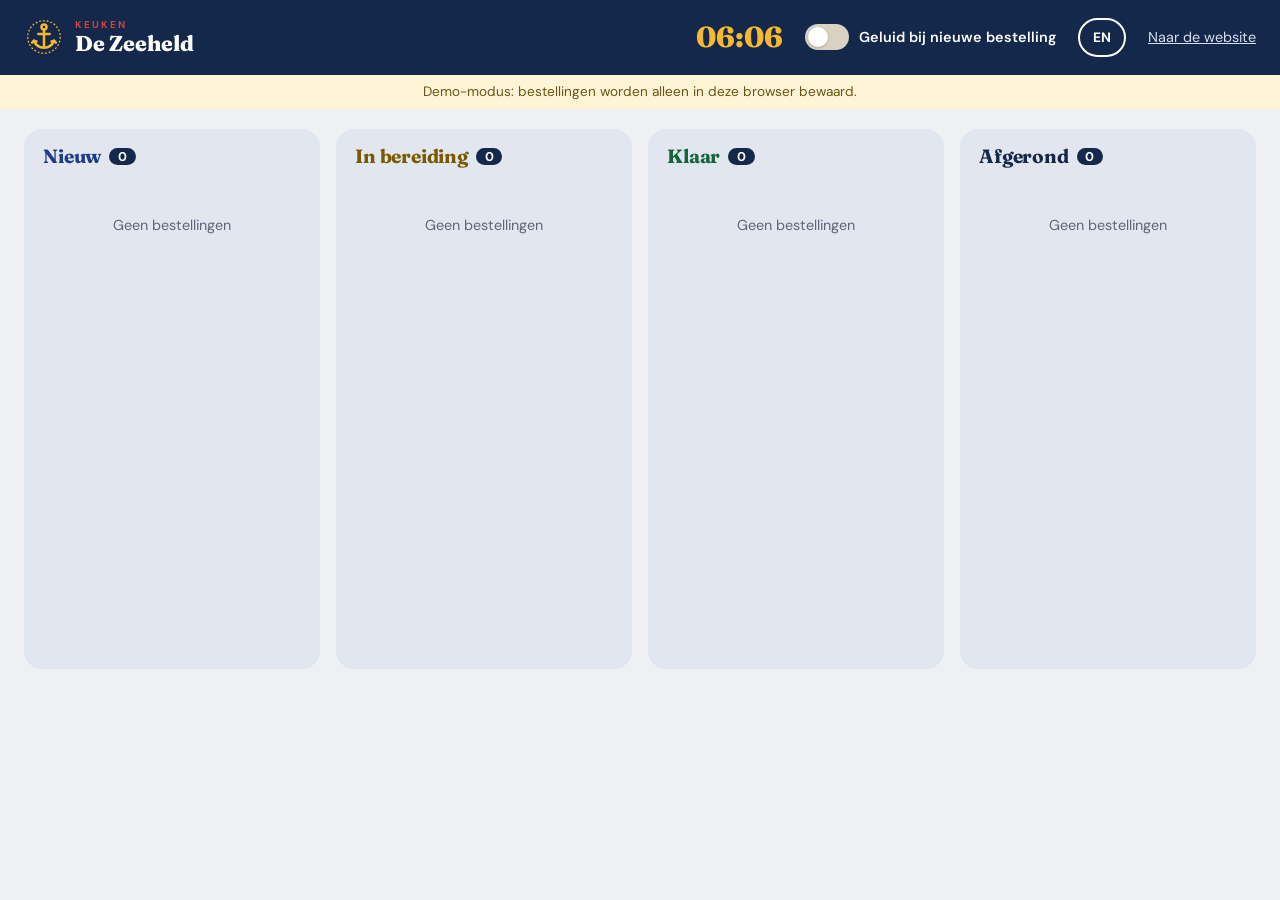
==== keuken.html @ 978c928e "Website Cafetaria De Zeeheld Menukaart, online bestellen met afhaaltijd, ledenkorting 10%, keukensch" ====
<!doctype html>
<html lang="nl">
<head>
  <meta charset="utf-8">
  <meta name="viewport" content="width=device-width, initial-scale=1">
  <meta name="robots" content="noindex, nofollow">
  <title>Keuken · Cafetaria De Zeeheld</title>
  <link rel="icon" href="img/favicon.svg" type="image/svg+xml">
  <link rel="preconnect" href="https://fonts.googleapis.com">
  <link rel="preconnect" href="https://fonts.gstatic.com" crossorigin>
  <link href="https://fonts.googleapis.com/css2?family=DM+Sans:opsz,wght@9..40,400;9..40,500;9..40,700&family=Fraunces:opsz,wght@9..144,600;9..144,800&display=swap" rel="stylesheet">
  <link rel="stylesheet" href="css/style.css">
  <link rel="stylesheet" href="css/order.css">
  <link rel="stylesheet" href="css/kitchen.css">
</head>
<body class="kitchen">
  <header class="k-header">
    <div class="k-header__inner">
      <a href="index.html" class="logo logo--light">
        <img src="img/favicon.svg" alt="" width="40" height="40">
        <span class="logo__text"><small data-i18n="k.title">Keuken</small>De Zeeheld</span>
      </a>
      <div class="k-header__meta">
        <span class="k-clock" id="clock">--:--</span>
        <label class="toggle toggle--light">
          <input type="checkbox" id="sound">
          <span class="toggle__track"></span>
          <span data-i18n="k.sound">Geluid bij nieuwe bestelling</span>
        </label>
        <button class="lang lang--light" id="lang" type="button">EN</button>
        <a class="k-back" href="index.html" data-i18n="k.back">Naar de website</a>
      </div>
    </div>
    <p class="k-demo" data-i18n="k.demo">Demo-modus: bestellingen worden alleen in deze browser bewaard.</p>
  </header>

  <main class="board" id="board"></main>

  <script src="js/i18n.js"></script>
  <script src="js/shop.js"></script>
  <script src="js/kitchen.js"></script>
</body>
</html>
---- css/style.css ----
:root {
  --navy: #14284b;
  --navy-2: #1d3766;
  --cream: #fbf5e9;
  --paper: #fffdf8;
  --fry: #f5b82e;
  --fry-dark: #d99a12;
  --red: #d6423a;
  --pink: #f6d3df;
  --green: #2f8f5b;
  --ink: #1b2233;
  --muted: #5d6578;
  --line: #e8dfcc;
  --radius: 18px;
  --shadow: 0 10px 30px -12px rgba(20, 40, 75, .25);
  --font-display: "Fraunces", Georgia, serif;
  --font-body: "DM Sans", system-ui, -apple-system, "Segoe UI", sans-serif;
}

*, *::before, *::after { box-sizing: border-box; }
html { scroll-behavior: smooth; scroll-padding-top: 84px; }
body {
  margin: 0;
  font-family: var(--font-body);
  font-size: 17px;
  line-height: 1.6;
  color: var(--ink);
  background: var(--cream);
  -webkit-font-smoothing: antialiased;
}
img, svg { display: block; max-width: 100%; }
a { color: inherit; }
h1, h2, h3 { font-family: var(--font-display); line-height: 1.1; margin: 0; letter-spacing: -.01em; }
h2 { font-size: clamp(2rem, 4vw, 2.8rem); color: var(--navy); }

.container { width: min(1180px, 100% - 32px); margin-inline: auto; }

.eyebrow {
  margin: 0 0 .6rem;
  font-size: .8rem;
  font-weight: 700;
  letter-spacing: .14em;
  text-transform: uppercase;
  color: var(--red);
}
.section-head { margin-bottom: 2rem; }

/* Buttons */
.btn {
  display: inline-flex; align-items: center; justify-content: center; gap: .5rem;
  padding: .9rem 1.5rem;
  border-radius: 999px;
  font-weight: 700;
  text-decoration: none;
  border: 2px solid transparent;
  transition: transform .15s ease, background .15s ease, box-shadow .15s ease;
}
.btn:hover { transform: translateY(-2px); }
.btn--primary { background: var(--fry); color: var(--navy); box-shadow: 0 6px 0 var(--fry-dark); }
.btn--primary:hover { box-shadow: 0 8px 0 var(--fry-dark); }
.btn--primary:active { transform: translateY(3px); box-shadow: 0 2px 0 var(--fry-dark); }
.btn--ghost { color: #fff; border-color: rgba(255,255,255,.45); }
.btn--ghost:hover { background: rgba(255,255,255,.1); }
.btn--outline { color: var(--navy); border-color: var(--navy); }
.btn--outline:hover { background: var(--navy); color: #fff; }

/* Topbar */
.topbar { background: var(--navy); color: #dfe6f3; font-size: .85rem; }
.topbar__inner { display: flex; justify-content: space-between; align-items: center; gap: 1rem; padding: .45rem 0; }
.topbar__phone { text-decoration: none; font-weight: 700; color: #fff; white-space: nowrap; }
.status { display: inline-flex; align-items: center; gap: .5rem; }
.status__dot { width: 9px; height: 9px; border-radius: 50%; background: #9aa3b5; flex: none; }
.status.is-open .status__dot { background: #4ade80; box-shadow: 0 0 0 0 rgba(74,222,128,.7); animation: pulse 2s infinite; }
.status.is-closed .status__dot { background: #f87171; }
@keyframes pulse { 70% { box-shadow: 0 0 0 8px rgba(74,222,128,0); } 100% { box-shadow: 0 0 0 0 rgba(74,222,128,0); } }

/* Header */
.header {
  position: sticky; top: 0; z-index: 50;
  background: rgba(251, 245, 233, .9);
  backdrop-filter: blur(10px);
  border-bottom: 1px solid transparent;
  transition: border-color .2s, box-shadow .2s;
}
.header.is-scrolled { border-color: var(--line); box-shadow: 0 6px 20px -16px rgba(20,40,75,.5); }
.header__inner { display: flex; align-items: center; justify-content: space-between; height: 72px; gap: 1rem; }
.logo { display: flex; align-items: center; gap: .7rem; text-decoration: none; color: var(--navy); }
.logo__text { font-family: var(--font-display); font-weight: 800; font-size: 1.35rem; line-height: 1; }
.logo__text small { display: block; font-family: var(--font-body); font-weight: 700; font-size: .62rem; letter-spacing: .2em; text-transform: uppercase; color: var(--red); margin-bottom: 3px; }
.logo--light { color: #fff; }

.nav { display: flex; gap: 2rem; }
.nav a { text-decoration: none; font-weight: 500; color: var(--navy); position: relative; }
.nav a::after { content: ""; position: absolute; left: 0; right: 100%; bottom: -4px; height: 3px; border-radius: 3px; background: var(--fry); transition: right .2s; }
.nav a:hover::after { right: 0; }

.header__actions { display: flex; align-items: center; gap: .5rem; }
.lang {
  font: inherit; font-size: .85rem; font-weight: 700;
  padding: .4rem .8rem; border-radius: 999px;
  border: 2px solid var(--navy); background: transparent; color: var(--navy); cursor: pointer;
}
.lang:hover { background: var(--navy); color: #fff; }
.burger { display: none; width: 44px; height: 44px; border: 0; background: transparent; cursor: pointer; padding: 10px; }
.burger span { display: block; height: 3px; margin: 5px 0; border-radius: 3px; background: var(--navy); transition: transform .2s, opacity .2s; }
.burger[aria-expanded="true"] span:nth-child(1) { transform: translateY(8px) rotate(45deg); }
.burger[aria-expanded="true"] span:nth-child(2) { opacity: 0; }
.burger[aria-expanded="true"] span:nth-child(3) { transform: translateY(-8px) rotate(-45deg); }

/* Hero */
.hero {
  position: relative;
  background:
    radial-gradient(circle at 80% 20%, rgba(245,184,46,.18), transparent 45%),
    linear-gradient(160deg, var(--navy) 0%, var(--navy-2) 100%);
  color: #fff;
  padding: 4.5rem 0 6.5rem;
  overflow: hidden;
}
.hero__inner { display: grid; grid-template-columns: 1.15fr .85fr; gap: 3rem; align-items: center; }
.hero .eyebrow { color: var(--fry); }
.hero h1 { font-size: clamp(2.4rem, 5.2vw, 3.9rem); font-weight: 800; }
.hero h1 span { color: var(--fry); }
.hero__lead { font-size: 1.15rem; color: #d5ddec; max-width: 34rem; margin: 1.3rem 0 2rem; }
.hero__cta { display: flex; flex-wrap: wrap; gap: 1rem; }
.hero__meta { display: flex; flex-wrap: wrap; align-items: center; gap: 1.5rem; margin-top: 2.2rem; color: #d5ddec; font-size: .95rem; }
.rating { display: inline-flex; align-items: center; gap: .4rem; text-decoration: none; }
.rating strong { color: #fff; }
.price { padding: .25rem .8rem; border: 1px solid rgba(255,255,255,.25); border-radius: 999px; }

.stars {
  --percent: calc(var(--rating) / 5 * 100%);
  display: inline-block;
  font-size: 1.05rem;
  letter-spacing: 2px;
  line-height: 1;
  background: linear-gradient(90deg, var(--fry) var(--percent), rgba(255,255,255,.25) var(--percent));
  -webkit-background-clip: text; background-clip: text;
  color: transparent;
}
.stars--lg { font-size: 1.5rem; }

.hero__art { position: relative; justify-self: center; width: min(380px, 100%); padding: 0 0 2.5rem 2.5rem; }
.hero__photo { margin: 0; overflow: hidden; background: var(--navy-2); }
.hero__photo img { width: 100%; height: 100%; object-fit: cover; }
.hero__photo--main {
  aspect-ratio: 4 / 5;
  border-radius: 28px;
  border: 6px solid #fff;
  box-shadow: 0 30px 50px -20px rgba(0,0,0,.55);
  transform: rotate(2deg);
}
.hero__photo--small {
  position: absolute; left: 0; bottom: 0;
  width: 58%; aspect-ratio: 16 / 10;
  border-radius: 16px;
  border: 5px solid #fff;
  box-shadow: 0 20px 35px -15px rgba(0,0,0,.6);
  transform: rotate(-5deg);
}

.hero__sticker {
  position: absolute; top: -4%; right: -8%; z-index: 2;
  width: 104px; height: 104px; border-radius: 50%;
  background: var(--pink); color: var(--navy);
  display: grid; place-content: center; text-align: center;
  transform: rotate(12deg);
  font-family: var(--font-display); line-height: 1;
  box-shadow: var(--shadow);
  border: 3px dashed rgba(20,40,75,.3);
}
.hero__sticker strong { font-size: 1.45rem; }
.hero__sticker span { font-size: .95rem; font-weight: 600; }

.waves { position: absolute; left: 0; right: 0; bottom: -1px; width: 100%; height: 60px; fill: var(--cream); }

/* Services */
.services { margin-top: -3rem; position: relative; z-index: 2; }
.services__grid {
  display: grid; grid-template-columns: repeat(4, 1fr); gap: 1px;
  background: var(--line);
  border-radius: var(--radius);
  overflow: hidden;
  box-shadow: var(--shadow);
}
.service { display: flex; align-items: center; gap: .9rem; padding: 1.3rem 1.4rem; background: var(--paper); }
.service__icon { font-size: 1.7rem; width: 52px; height: 52px; display: grid; place-items: center; background: var(--cream); border-radius: 14px; flex: none; }
.service strong { display: block; color: var(--navy); line-height: 1.25; }
.service small { color: var(--muted); font-size: .85rem; }

/* Menu */
.menu { padding: 5.5rem 0 4.5rem; }
.menu__tools {
  position: sticky; top: 72px; z-index: 20;
  background: var(--cream);
  padding: .9rem 0;
  margin-bottom: 1.5rem;
  border-bottom: 1px solid var(--line);
}
.chips { display: flex; gap: .5rem; overflow-x: auto; scrollbar-width: none; padding-bottom: .2rem; }
.chips::-webkit-scrollbar { display: none; }
.chip {
  flex: none;
  font: inherit; font-size: .92rem; font-weight: 600;
  padding: .5rem 1rem; border-radius: 999px;
  border: 1.5px solid var(--line); background: var(--paper); color: var(--navy);
  cursor: pointer; white-space: nowrap;
  transition: background .15s, border-color .15s, color .15s;
}
.chip:hover { border-color: var(--navy); }
.chip.is-active { background: var(--navy); border-color: var(--navy); color: #fff; }
.menu__filters { display: flex; flex-wrap: wrap; align-items: center; gap: 1rem 1.5rem; margin-top: .8rem; }
.search {
  flex: 1 1 260px; max-width: 380px;
  display: flex; align-items: center; gap: .5rem;
  padding: .55rem 1rem; border-radius: 999px;
  background: var(--paper); border: 1.5px solid var(--line);
}
.search:focus-within { border-color: var(--navy); }
.search input { border: 0; outline: 0; background: transparent; font: inherit; width: 100%; color: var(--ink); }
.toggle { display: inline-flex; align-items: center; gap: .6rem; font-weight: 600; color: var(--navy); cursor: pointer; user-select: none; }
.toggle input { position: absolute; opacity: 0; pointer-events: none; }
.toggle__track { width: 44px; height: 26px; border-radius: 999px; background: #d9d2c2; position: relative; transition: background .2s; }
.toggle__track::after { content: ""; position: absolute; top: 3px; left: 3px; width: 20px; height: 20px; border-radius: 50%; background: #fff; box-shadow: 0 1px 3px rgba(0,0,0,.2); transition: transform .2s; }
.toggle input:checked + .toggle__track { background: var(--green); }
.toggle input:checked + .toggle__track::after { transform: translateX(18px); }
.toggle input:focus-visible + .toggle__track { outline: 3px solid var(--fry); outline-offset: 2px; }

.menu__grid { columns: 2 380px; column-gap: 1.5rem; }
.cat {
  break-inside: avoid;
  background: var(--paper);
  border: 1px solid var(--line);
  border-radius: var(--radius);
  padding: 1.6rem 1.7rem 1.3rem;
  margin-bottom: 1.5rem;
}
.cat__head { display: flex; align-items: center; gap: .7rem; margin-bottom: 1rem; padding-bottom: .9rem; border-bottom: 2px dashed var(--line); }
.cat__icon { font-size: 1.6rem; }
.cat h3 { font-size: 1.5rem; color: var(--navy); }
.cat__count { margin-left: auto; font-size: .8rem; font-weight: 700; color: var(--muted); background: var(--cream); padding: .2rem .6rem; border-radius: 999px; }
.cat__note { margin: -.3rem 0 1rem; padding: .6rem .9rem; background: #fff4d6; border-radius: 10px; font-size: .9rem; color: #6b5414; }
.cat ul { list-style: none; margin: 0; padding: 0; }
.item { display: flex; align-items: baseline; gap: .5rem; padding: .38rem 0; }
.item__name { font-weight: 500; }
.item__dots { flex: 1; border-bottom: 2px dotted #d8cfba; transform: translateY(-4px); min-width: 1rem; }
.item__price { font-weight: 700; color: var(--navy); font-variant-numeric: tabular-nums; white-space: nowrap; }
.veg { display: inline-block; margin-left: .35rem; font-size: .68rem; font-weight: 700; color: var(--green); border: 1.5px solid currentColor; border-radius: 6px; padding: 0 .3rem; vertical-align: 2px; }
mark { background: #ffe28a; color: inherit; border-radius: 3px; padding: 0 1px; }
.menu__empty { text-align: center; color: var(--muted); padding: 2rem 0; }

.extras {
  display: flex; align-items: center; gap: 1.2rem;
  margin-top: .5rem; padding: 1.4rem 1.7rem;
  border-radius: var(--radius);
  background: var(--pink);
  color: var(--navy);
}
.extras__icon { font-size: 2.4rem; }
.extras strong { font-family: var(--font-display); font-size: 1.25rem; }
.extras p { margin: .2rem 0 0; }
.menu__legal { margin-top: 1rem; font-size: .85rem; color: var(--muted); }

/* Reviews */
.reviews { padding: 4.5rem 0; background: var(--paper); border-block: 1px solid var(--line); }
.reviews__head { display: flex; flex-wrap: wrap; justify-content: space-between; align-items: flex-end; gap: 1.5rem; margin-bottom: 2rem; }
.reviews__head .section-head { margin: 0; }
.score { display: flex; align-items: center; gap: 1rem; }
.score > strong { font-family: var(--font-display); font-size: 3.6rem; color: var(--navy); line-height: 1; }
.score small { display: block; color: var(--muted); }
.score .stars { background: linear-gradient(90deg, var(--fry) var(--percent), #e5dccb var(--percent)); -webkit-background-clip: text; background-clip: text; }
.reviews__grid { display: grid; grid-template-columns: repeat(3, 1fr); gap: 1.5rem; }
.review {
  margin: 0; padding: 1.7rem;
  background: var(--cream);
  border-radius: var(--radius);
  display: flex; flex-direction: column; gap: 1rem;
  position: relative;
}
.review::before { content: "“"; position: absolute; top: -.2rem; right: 1.2rem; font-family: var(--font-display); font-size: 5rem; color: var(--fry); opacity: .4; line-height: 1; }
.review .stars { background: linear-gradient(90deg, var(--fry) var(--percent), #e5dccb var(--percent)); -webkit-background-clip: text; background-clip: text; }
.review blockquote { margin: 0; font-size: 1.05rem; flex: 1; }
.review figcaption { display: flex; align-items: center; gap: .6rem; font-weight: 700; color: var(--navy); }
.review figcaption small { font-weight: 400; color: var(--muted); }
.avatar { width: 36px; height: 36px; border-radius: 50%; background: var(--navy); color: var(--fry); display: grid; place-items: center; font-size: .75rem; font-weight: 700; }

/* Foto's in het menu */
.cat--photo { padding-top: 0; overflow: hidden; }
.cat__photo { position: relative; margin: 0 -1.7rem 1.2rem; aspect-ratio: 16 / 9; overflow: hidden; background: var(--line); }
.cat__photo img { width: 100%; height: 100%; object-fit: cover; transition: transform .5s ease; }
.cat:hover .cat__photo img { transform: scale(1.04); }
.cat__photo figcaption { position: absolute; right: 10px; bottom: 8px; font-size: .7rem; color: #fff; background: rgba(0,0,0,.45); padding: .1rem .5rem; border-radius: 999px; }

/* Galerij */
.gallery { padding: 4.5rem 0 1rem; }
.section-lead { max-width: 40rem; margin: .8rem 0 0; color: var(--muted); font-size: 1.05rem; }
.gallery__grid {
  display: grid;
  grid-template-columns: repeat(3, 1fr);
  grid-auto-rows: 200px;
  gap: 1rem;
}
.gallery__item {
  position: relative; padding: 0; border: 0; cursor: zoom-in;
  border-radius: var(--radius); overflow: hidden; background: var(--line);
}
.gallery__item img { width: 100%; height: 100%; object-fit: cover; transition: transform .5s ease; }
.gallery__item:hover img { transform: scale(1.05); }
.gallery__item:focus-visible { outline: 3px solid var(--fry); outline-offset: 3px; }
.gallery__item--big { grid-column: span 2; grid-row: span 2; }

.lightbox {
  position: fixed; inset: 0; z-index: 120;
  display: flex; align-items: center; justify-content: center; gap: 1rem;
  padding: 16px;
  background: rgba(10, 18, 34, .92);
}
.lightbox[hidden] { display: none; }
.lightbox__figure { margin: 0; max-width: min(1000px, 100%); text-align: center; }
.lightbox__figure img { max-width: 100%; max-height: 78vh; margin: 0 auto; border-radius: 14px; }
.lightbox__figure figcaption { margin-top: .8rem; color: #d5ddec; font-size: .95rem; }
.lightbox__btn {
  flex: none; width: 48px; height: 48px; border-radius: 50%;
  border: 0; background: rgba(255,255,255,.14); color: #fff;
  font-size: 1.6rem; line-height: 1; cursor: pointer;
}
.lightbox__btn:hover { background: rgba(255,255,255,.28); }
.lightbox__close { position: absolute; top: 16px; right: 16px; font-size: 1.1rem; }

/* Info */
.contact__photo { position: relative; margin: -1.8rem -1.8rem 1.4rem; aspect-ratio: 16 / 9; overflow: hidden; border-radius: var(--radius) var(--radius) 0 0; }
.contact__photo img { width: 100%; height: 100%; object-fit: cover; object-position: center 35%; }
.contact__photo figcaption { position: absolute; left: 12px; bottom: 10px; padding: .25rem .7rem; border-radius: 999px; background: rgba(20,40,75,.85); color: #fff; font-size: .82rem; font-weight: 600; }
.info { padding: 4.5rem 0 5rem; }
.info__grid { display: grid; grid-template-columns: 1fr 1fr; gap: 1.5rem; }
.card { background: var(--paper); border: 1px solid var(--line); border-radius: var(--radius); padding: 1.8rem; }
.card h2 { font-size: 1.8rem; margin-bottom: 1.2rem; }
.hours table { width: 100%; border-collapse: collapse; }
.hours td { padding: .6rem .4rem; border-bottom: 1px dashed var(--line); }
.hours tr:last-child td { border-bottom: 0; }
.hours td:last-child { text-align: right; font-variant-numeric: tabular-nums; font-weight: 500; }
.hours tr.is-today td { font-weight: 700; color: var(--navy); background: #fff4d6; }
.hours tr.is-today td:first-child { border-radius: 10px 0 0 10px; }
.hours tr.is-today td:last-child { border-radius: 0 10px 10px 0; }
.today-tag { margin-left: .5rem; font-size: .7rem; font-weight: 700; text-transform: uppercase; letter-spacing: .08em; background: var(--navy); color: #fff; border-radius: 6px; padding: .1rem .4rem; vertical-align: 2px; }

.contact__list { list-style: none; margin: 0 0 1.5rem; padding: 0; display: grid; gap: 1.1rem; }
.contact__list li { display: flex; gap: .9rem; align-items: flex-start; }
.contact__list li > span { font-size: 1.3rem; width: 44px; height: 44px; display: grid; place-items: center; background: var(--cream); border-radius: 12px; flex: none; }
.contact__list a { text-decoration: none; color: var(--navy); }
.contact__list small { color: var(--muted); }
.contact__cta { display: flex; flex-wrap: wrap; gap: .8rem; }

.map { grid-column: 1 / -1; border-radius: var(--radius); overflow: hidden; border: 1px solid var(--line); min-height: 340px; background: #e6e1d4; }
.map iframe { width: 100%; height: 100%; min-height: 340px; border: 0; display: block; }

/* Footer */
.footer { background: var(--navy); color: #c3cde0; padding: 2.5rem 0 5.5rem; font-size: .92rem; }
.footer__inner { display: flex; flex-wrap: wrap; align-items: center; justify-content: space-between; gap: 1rem 2rem; }
.footer p { margin: 0; }
.footer a { color: #fff; }
.footer__copy { width: 100%; opacity: .7; font-size: .82rem; }

/* Floating call button (mobile) */
.fab {
  display: none;
  position: fixed; right: 16px; bottom: 16px; z-index: 60;
  width: 60px; height: 60px; border-radius: 50%;
  place-items: center; font-size: 1.6rem; text-decoration: none;
  background: var(--fry); box-shadow: 0 10px 25px -6px rgba(0,0,0,.4);
}

/* Reveal on scroll */
.reveal { opacity: 0; transform: translateY(18px); transition: opacity .6s ease, transform .6s ease; }
.reveal.is-visible { opacity: 1; transform: none; }

@media (prefers-reduced-motion: reduce) {
  html { scroll-behavior: auto; }
  .status.is-open .status__dot { animation: none; }
  .reveal { opacity: 1; transform: none; transition: none; }
}

/* Responsive */
@media (max-width: 960px) {
  .hero__inner { grid-template-columns: 1fr; text-align: left; }
  .hero__art { width: min(480px, 100%); order: -1; justify-self: start; padding: 0 1rem 2rem 1.5rem; }
  .hero__photo--main { aspect-ratio: 4 / 3; transform: rotate(1deg); }
  .hero__photo--small { width: 45%; }
  .services__grid { grid-template-columns: repeat(2, 1fr); }
  .reviews__grid { grid-template-columns: 1fr; }
}

@media (max-width: 760px) {
  body { font-size: 16px; }
  .nav {
    position: fixed; inset: 72px 0 auto 0;
    flex-direction: column; gap: 0;
    background: var(--cream);
    border-bottom: 1px solid var(--line);
    box-shadow: 0 20px 30px -20px rgba(20,40,75,.4);
    transform: translateY(-100%); visibility: hidden;
    transition: transform .25s ease, visibility .25s;
    z-index: -1;
  }
  .nav.is-open { transform: none; visibility: visible; }
  .nav a { padding: 1rem 16px; border-top: 1px solid var(--line); }
  .nav a::after { display: none; }
  .burger { display: block; }
  .hero { padding: 2.5rem 0 5.5rem; }
  .hero__sticker { width: 80px; height: 80px; right: -6px; top: -10px; }
  .hero__sticker strong { font-size: 1.1rem; }
  .hero__sticker span { font-size: .75rem; }
  .hero__cta .btn { flex: 1 1 auto; }
  .services__grid { grid-template-columns: 1fr; }
  .service { padding: 1rem 1.2rem; }
  .menu { padding-top: 4rem; }
  .menu__grid { columns: 1; }
  .cat { padding: 1.3rem 1.2rem 1rem; }
  .cat--photo { padding-top: 0; }
  .cat__photo { margin-inline: -1.2rem; }
  .gallery__grid { grid-template-columns: 1fr 1fr; grid-auto-rows: 140px; gap: .6rem; }
  .gallery__item--big { grid-column: span 2; grid-row: span 2; }
  .gallery__item:last-child { grid-column: span 2; }
  .lightbox__prev, .lightbox__next { position: absolute; bottom: 20px; }
  .lightbox__prev { left: calc(50% - 60px); }
  .lightbox__next { right: calc(50% - 60px); }
  .search { max-width: none; }
  .info__grid { grid-template-columns: 1fr; }
  .extras { flex-direction: column; align-items: flex-start; }
  .fab { display: grid; }
  .topbar__phone { display: none; }
}
---- css/order.css ----
/* Bestellen: header-knoppen, mandje, afrekenen, account en bestelstatus */

.btn--block { width: 100%; }
.icon-btn {
  width: 40px; height: 40px; border-radius: 50%;
  border: 0; background: var(--cream); color: var(--navy);
  font-size: 1rem; cursor: pointer; display: grid; place-items: center; flex: none;
}
.icon-btn:hover { background: var(--line); }
.link-btn { border: 0; background: none; padding: 0; font: inherit; font-weight: 700; color: var(--navy); text-decoration: underline; cursor: pointer; }
.muted { color: var(--muted); }
body.no-scroll { overflow: hidden; }

/* Header: account + mandje */
.account-btn {
  display: inline-flex; align-items: center; gap: .4rem;
  font: inherit; font-size: .9rem; font-weight: 700;
  padding: .4rem .9rem; border-radius: 999px;
  border: 2px solid var(--navy); background: transparent; color: var(--navy); cursor: pointer;
  max-width: 160px;
}
.account-btn span:last-child { overflow: hidden; text-overflow: ellipsis; white-space: nowrap; }
.account-btn:hover { background: var(--navy); color: #fff; }
.account-btn.is-member { border-color: var(--fry-dark); background: #fff4d6; }
.account-btn.is-member:hover { background: var(--fry); color: var(--navy); }
.cart-btn {
  position: relative;
  width: 44px; height: 44px; border-radius: 50%;
  border: 0; background: var(--navy); color: #fff; font-size: 1.15rem; cursor: pointer;
  display: grid; place-items: center;
}
.cart-btn:hover { background: var(--navy-2); }
.cart-btn__count {
  position: absolute; top: -4px; right: -4px;
  min-width: 22px; height: 22px; padding: 0 6px; border-radius: 999px;
  background: var(--red); color: #fff; font-size: .75rem; font-weight: 700;
  display: grid; place-items: center; border: 2px solid var(--cream);
}
.cart-btn__count[hidden] { display: none; }

/* Strook met actieve bestelling */
.order-strip {
  position: sticky; top: 72px; z-index: 40;
  width: 100%; border: 0; cursor: pointer;
  display: flex; justify-content: center; align-items: center; gap: .4rem 1rem; flex-wrap: wrap;
  padding: .6rem 16px;
  background: var(--fry); color: var(--navy);
  font: inherit; font-weight: 700; font-size: .95rem;
}
.order-strip[hidden] { display: none; }
.order-strip.is-ready { background: #4ade80; animation: glow 1.6s ease-in-out infinite; }
.order-strip__cta { text-decoration: underline; }
@keyframes glow { 50% { background: #86efac; } }

/* Ledenkorting */
.promo { padding: 3.5rem 0 0; }
.promo__inner {
  display: flex; align-items: center; gap: 1.5rem 2rem; flex-wrap: wrap;
  padding: 1.8rem 2rem;
  border-radius: var(--radius);
  background: linear-gradient(120deg, var(--navy), var(--navy-2));
  color: #fff;
  box-shadow: var(--shadow);
}
.promo__badge {
  flex: none; width: 88px; height: 88px; border-radius: 50%;
  display: grid; place-items: center;
  background: var(--fry); color: var(--navy);
  font-family: var(--font-display); font-weight: 800; font-size: 1.6rem;
  transform: rotate(-10deg);
  border: 3px dashed rgba(20,40,75,.35);
}
.promo__text { flex: 1 1 300px; }
.promo__text h2 { color: #fff; font-size: clamp(1.4rem, 3vw, 1.9rem); }
.promo__text p { margin: .4rem 0 0; color: #d5ddec; }

/* +-knop in het menu */
.item { align-items: center; }
.item__dots { transform: translateY(3px); }
.add {
  flex: none;
  width: 32px; height: 32px; border-radius: 50%;
  border: 2px solid var(--navy); background: transparent; color: var(--navy);
  font: inherit; font-weight: 700; font-size: 1.05rem; line-height: 1;
  cursor: pointer; display: grid; place-items: center;
  margin-left: .25rem;
  transition: background .15s, color .15s;
}
.add:hover { background: var(--navy); color: #fff; }
.add.has-qty { background: var(--fry); border-color: var(--fry-dark); color: var(--navy); font-size: .9rem; }
.add.pop { animation: pop .3s ease; }
@keyframes pop { 50% { transform: scale(1.25); } }

/* Mandje-balk onderaan */
.cart-bar {
  position: fixed; left: 50%; bottom: 18px; z-index: 60;
  transform: translateX(-50%);
  display: flex; align-items: center; gap: 1rem;
  padding: .75rem .9rem .75rem .75rem;
  border: 0; border-radius: 999px; cursor: pointer;
  background: var(--navy); color: #fff;
  font: inherit; font-weight: 600;
  box-shadow: 0 14px 30px -10px rgba(20,40,75,.6);
  width: max-content; max-width: calc(100% - 32px);
}
.cart-bar[hidden] { display: none; }
.cart-bar strong { background: var(--fry); color: var(--navy); padding: .3rem .8rem; border-radius: 999px; }
.cart-bar__count { min-width: 30px; height: 30px; border-radius: 50%; background: rgba(255,255,255,.15); display: grid; place-items: center; font-weight: 700; }
.cart-bar:hover { background: var(--navy-2); }
body.no-scroll .cart-bar { display: none; }

/* Overlay, lade en vensters */
.overlay {
  position: fixed; inset: 0; z-index: 80;
  background: rgba(14, 24, 44, .55);
  opacity: 0; transition: opacity .25s;
}
.overlay.is-open { opacity: 1; }
.overlay[hidden], .drawer[hidden], .modal[hidden], .toast[hidden] { display: none; }

.drawer {
  position: fixed; top: 0; right: 0; bottom: 0; z-index: 90;
  width: min(440px, 100%);
  background: var(--paper);
  display: flex; flex-direction: column;
  box-shadow: -20px 0 40px -20px rgba(0,0,0,.4);
  transform: translateX(100%); transition: transform .25s ease;
}
.drawer.is-open { transform: none; }
.drawer__head { display: flex; align-items: center; justify-content: space-between; gap: 1rem; padding: 1.1rem 1.4rem; border-bottom: 1px solid var(--line); }
.drawer__head h2 { font-size: 1.5rem; }
.drawer__body { flex: 1; overflow-y: auto; padding: 1.2rem 1.4rem 2rem; overscroll-behavior: contain; }

.modal {
  position: fixed; inset: 0; z-index: 90;
  display: grid; place-items: center;
  padding: 16px;
  pointer-events: none;
}
.modal__box {
  position: relative;
  width: min(460px, 100%);
  max-height: calc(100vh - 32px); overflow-y: auto;
  background: var(--paper);
  border-radius: 22px;
  padding: 2rem 1.8rem 1.6rem;
  box-shadow: 0 30px 60px -20px rgba(0,0,0,.45);
  pointer-events: auto;
  opacity: 0; transform: translateY(16px) scale(.98);
  transition: opacity .22s ease, transform .22s ease;
}
.modal.is-open .modal__box { opacity: 1; transform: none; }
.modal__close { position: absolute; top: 14px; right: 14px; }
.modal h2 { font-size: 1.7rem; padding-right: 2.5rem; }

/* Mandje-inhoud */
.cart-empty { text-align: center; padding: 3rem 1rem; color: var(--muted); }
.cart-empty[hidden], .checkout[hidden] { display: none; }
.cart-empty > span { font-size: 3rem; }
.cart-items { list-style: none; margin: 0 0 1rem; padding: 0; }
.cart-item { display: grid; grid-template-columns: 1fr auto auto; align-items: center; gap: .8rem; padding: .75rem 0; border-bottom: 1px dashed var(--line); }
.cart-item__info { display: flex; flex-direction: column; line-height: 1.3; min-width: 0; }
.cart-item__info strong { font-weight: 600; }
.cart-item__info small { color: var(--muted); }
.cart-item__total { min-width: 64px; text-align: right; font-variant-numeric: tabular-nums; color: var(--navy); }
.qty { display: inline-flex; align-items: center; gap: .1rem; background: var(--cream); border-radius: 999px; padding: 3px; }
.qty button { width: 30px; height: 30px; border-radius: 50%; border: 0; background: var(--paper); color: var(--navy); font: inherit; font-weight: 700; cursor: pointer; }
.qty button:hover { background: var(--navy); color: #fff; }
.qty span { min-width: 24px; text-align: center; font-weight: 700; font-variant-numeric: tabular-nums; }

.checkout fieldset { border: 0; margin: 0 0 1.3rem; padding: 0; min-width: 0; }
.checkout legend { font-family: var(--font-display); font-weight: 600; font-size: 1.15rem; color: var(--navy); margin-bottom: .6rem; padding: 0; }
.field { display: flex; flex-direction: column; gap: .25rem; margin-bottom: .8rem; font-size: .9rem; font-weight: 600; color: var(--navy); }
.field input, .field textarea, .radio select {
  font: inherit; font-weight: 400; color: var(--ink);
  padding: .7rem .9rem; border-radius: 12px;
  border: 1.5px solid var(--line); background: #fff;
  width: 100%;
}
.field textarea { resize: vertical; }
.field input:focus, .field textarea:focus, .radio select:focus { outline: none; border-color: var(--navy); box-shadow: 0 0 0 3px rgba(20,40,75,.12); }
.field small { font-weight: 400; color: var(--muted); }

.radio {
  display: flex; flex-wrap: wrap; align-items: center; gap: .6rem;
  padding: .8rem .9rem; margin-bottom: .5rem;
  border: 1.5px solid var(--line); border-radius: 14px; background: #fff; cursor: pointer;
}
.radio:has(input:checked) { border-color: var(--navy); background: #f3f6fc; }
.radio input[type="radio"] { accent-color: var(--navy); width: 18px; height: 18px; margin: 0; flex: none; }
.radio > span { flex: 1 1 0; min-width: 0; }
.radio__label { display: inline-flex; align-items: center; gap: .6rem; cursor: pointer; flex: 1 1 auto; }
.radio select { width: auto; flex: 0 0 auto; padding: .45rem .7rem; cursor: pointer; }
.notice { margin: 0 0 .7rem; padding: .7rem .9rem; border-radius: 12px; background: #fff4d6; color: #6b5414; font-size: .92rem; }
.hint { margin: .3rem 0 0; font-size: .85rem; color: var(--muted); }

.totals { margin: .5rem 0 1rem; padding: 1rem 1.1rem; border-radius: 14px; background: var(--cream); }
.totals__row { display: flex; justify-content: space-between; gap: 1rem; padding: .2rem 0; font-variant-numeric: tabular-nums; }
.totals__row--discount { color: var(--green); font-weight: 600; }
.totals__row--total { margin-top: .4rem; padding-top: .6rem; border-top: 2px dashed var(--line); font-weight: 700; font-size: 1.15rem; color: var(--navy); }
.save-hint { display: flex; flex-direction: column; align-items: flex-start; gap: .3rem; margin-top: .8rem; padding: .7rem .9rem; border-radius: 12px; background: var(--pink); color: var(--navy); font-size: .92rem; }
.form-error { margin: 0 0 .8rem; padding: .6rem .9rem; border-radius: 12px; background: #fde4e2; color: #9b2620; font-size: .92rem; font-weight: 600; }
.form-error[hidden] { display: none; }
.fineprint { margin: .8rem 0 0; font-size: .85rem; color: var(--muted); text-align: center; }

/* Bestelstatus */
.ready-time {
  margin: 1.2rem 0; padding: 1.3rem; border-radius: 18px; text-align: center;
  background: var(--navy); color: #fff;
}
.ready-time small { display: block; font-size: .85rem; font-weight: 700; letter-spacing: .1em; text-transform: uppercase; color: var(--fry); }
.ready-time strong { display: block; font-family: var(--font-display); font-size: 3.6rem; line-height: 1.05; }
.ready-time__changed { display: inline-block; margin-top: .4rem; font-size: .8rem; background: rgba(255,255,255,.15); border-radius: 999px; padding: .15rem .7rem; }
.ready-time--ready { background: var(--green); }
.ready-time--ready small { color: #d9ffe8; }
.ready-time--cancelled { background: #8a8f9c; }
.ready-time--cancelled strong { text-decoration: line-through; }
.order-msg { margin: -.4rem 0 1rem; text-align: center; font-weight: 700; color: var(--green); }
.order-msg--cancelled { color: #9b2620; }

.steps { list-style: none; margin: 0 0 1.2rem; padding: 0; display: grid; grid-template-columns: repeat(3, 1fr); gap: .4rem; counter-reset: step; }
.steps li { position: relative; padding-top: 34px; text-align: center; font-size: .82rem; font-weight: 600; color: var(--muted); line-height: 1.25; }
.steps li::before {
  counter-increment: step; content: counter(step);
  position: absolute; top: 0; left: 50%; transform: translateX(-50%);
  width: 26px; height: 26px; border-radius: 50%;
  display: grid; place-items: center;
  background: var(--line); color: var(--muted); font-size: .8rem;
}
.steps li::after { content: ""; position: absolute; top: 12px; left: calc(50% + 17px); width: calc(100% - 34px + .4rem); height: 3px; background: var(--line); border-radius: 3px; }
.steps li:last-child::after { display: none; }
.steps li.is-done { color: var(--navy); }
.steps li.is-done::before { content: "✓"; background: var(--green); color: #fff; }
.steps li.is-done::after { background: var(--green); }
.steps li.is-current::before { box-shadow: 0 0 0 4px rgba(47,143,91,.25); }

.order-lines { list-style: none; margin: 0 0 .6rem; padding: 0; }
.order-lines li { display: grid; grid-template-columns: 2.2rem 1fr auto; gap: .5rem; padding: .35rem 0; border-bottom: 1px dashed var(--line); font-variant-numeric: tabular-nums; }
.order-lines li span:first-child { font-weight: 700; color: var(--navy); }
.order-note { margin: .4rem 0; font-size: .92rem; color: var(--muted); }

/* Account */
.tabs { display: grid; grid-template-columns: 1fr 1fr; gap: 4px; padding: 4px; border-radius: 999px; background: var(--cream); margin: .2rem 2.6rem 1rem 0; }
.tab { border: 0; background: transparent; font: inherit; font-weight: 700; color: var(--muted); padding: .55rem; border-radius: 999px; cursor: pointer; }
.tab.is-active { background: var(--navy); color: #fff; }
.perk { margin: 0 0 1.1rem; padding: .7rem .9rem; border-radius: 12px; background: #fff4d6; color: #6b5414; font-size: .95rem; }
.profile { display: flex; align-items: center; gap: 1rem; margin-bottom: 1.4rem; }
.profile h2 { padding-right: 2rem; }
.avatar--lg { width: 56px; height: 56px; font-size: 1.1rem; flex: none; }
.member-badge { display: inline-block; margin: .35rem 0 0; padding: .2rem .7rem; border-radius: 999px; background: #fff4d6; color: #6b5414; font-size: .85rem; font-weight: 700; }
.sub-title { font-size: 1.15rem; color: var(--navy); margin-bottom: .6rem; }
.my-orders { list-style: none; margin: 0 0 1.2rem; padding: 0; display: grid; gap: .5rem; }
.my-orders button {
  width: 100%; display: grid; grid-template-columns: 1fr auto auto; align-items: center; gap: .7rem;
  padding: .75rem .9rem; border-radius: 12px; border: 1.5px solid var(--line); background: #fff;
  font: inherit; font-size: .92rem; text-align: left; cursor: pointer; color: var(--ink);
}
.my-orders button:hover { border-color: var(--navy); }
.my-orders__total { font-weight: 700; color: var(--navy); font-variant-numeric: tabular-nums; }
.pill { font-size: .75rem; font-weight: 700; padding: .15rem .6rem; border-radius: 999px; background: var(--line); color: var(--navy); white-space: nowrap; }
.pill--new { background: #dbe7ff; color: #1e3a8a; }
.pill--preparing { background: #fff1c2; color: #7a5a00; }
.pill--ready { background: #c9f4d8; color: #14653a; }
.pill--done { background: #ececec; color: #555; }
.pill--cancelled { background: #fde4e2; color: #9b2620; }

/* Melding */
.toast {
  position: fixed; left: 50%; top: 90px; z-index: 100;
  transform: translate(-50%, -10px);
  padding: .8rem 1.2rem; border-radius: 14px;
  background: var(--green); color: #fff; font-weight: 700;
  box-shadow: var(--shadow);
  opacity: 0; transition: opacity .25s, transform .25s;
  max-width: calc(100% - 32px); text-align: center;
}
.toast.is-open { opacity: 1; transform: translate(-50%, 0); }

@media (max-width: 760px) {
  .account-btn { padding: .4rem .6rem; }
  .account-btn span:last-child { display: none; }
  .account-btn.is-member span:last-child { display: inline; max-width: 70px; }
  .header__actions { gap: .35rem; }
  .lang { padding: .35rem .6rem; }
  .logo { gap: .5rem; }
  .logo__text { font-size: 1.05rem; white-space: nowrap; }
  .logo img { width: 34px; height: 34px; }
  .promo { padding-top: 3rem; }
  .promo__inner { padding: 1.5rem; }
  .promo__badge { width: 68px; height: 68px; font-size: 1.25rem; }
  .promo__inner .btn { width: 100%; }
  body.has-cart .fab { display: none; }
  body.has-cart .footer { padding-bottom: 7rem; }
  .cart-bar { bottom: 12px; left: 16px; right: 16px; transform: none; width: auto; max-width: none; justify-content: space-between; }
  .modal { place-items: end center; padding: 0; }
  .modal__box { width: 100%; max-height: 92vh; border-radius: 22px 22px 0 0; padding: 1.8rem 1.3rem 1.4rem; transform: translateY(40px); }
  .ready-time strong { font-size: 3rem; }
  .item { gap: .4rem; }
}
---- css/kitchen.css ----
/* Keukenscherm */
body.kitchen { background: #eef0f4; min-height: 100vh; }

.k-header { background: var(--navy); color: #fff; }
.k-header__inner {
  display: flex; align-items: center; justify-content: space-between; flex-wrap: wrap; gap: 1rem;
  padding: .9rem 24px;
}
.k-header__meta { display: flex; align-items: center; flex-wrap: wrap; gap: .8rem 1.4rem; font-size: .9rem; }
.k-clock { font-family: var(--font-display); font-size: 1.8rem; font-weight: 800; color: var(--fry); font-variant-numeric: tabular-nums; }
.k-back { color: #d5ddec; }
.toggle--light { color: #fff; }
.lang--light { border-color: #fff; color: #fff; }
.lang--light:hover { background: #fff; color: var(--navy); }
.k-demo { margin: 0; padding: .4rem 24px; background: #fff4d6; color: #6b5414; font-size: .85rem; text-align: center; }

.board {
  display: grid; grid-template-columns: repeat(4, minmax(260px, 1fr)); gap: 1rem;
  padding: 1.2rem 24px 2rem;
  overflow-x: auto;
  align-items: start;
}
.column { background: #e2e6ee; border-radius: 18px; padding: .9rem; min-height: 60vh; }
.column h2 { font-size: 1.2rem; display: flex; align-items: center; gap: .5rem; margin: .2rem .3rem .9rem; }
.column__count { font-family: var(--font-body); font-size: .8rem; background: var(--navy); color: #fff; border-radius: 999px; padding: .1rem .55rem; }
.column--new h2 { color: #1e3a8a; }
.column--preparing h2 { color: #7a5a00; }
.column--ready h2 { color: #14653a; }
.column__list { display: grid; gap: .8rem; }
.column__empty { margin: 2rem 0; text-align: center; color: var(--muted); font-size: .9rem; }

.ticket {
  background: #fff; border-radius: 14px; padding: 1rem;
  box-shadow: 0 4px 14px -8px rgba(20,40,75,.35);
  border-top: 5px solid #94a3b8;
  font-size: .95rem;
}
.ticket--new { border-top-color: #3b82f6; animation: arrive .5s ease; }
.ticket--preparing { border-top-color: var(--fry); }
.ticket--ready { border-top-color: var(--green); }
.ticket--done, .ticket--cancelled { opacity: .7; }
@keyframes arrive { from { transform: scale(.96); opacity: 0; } }

.ticket__head { display: flex; justify-content: space-between; align-items: flex-start; gap: .5rem; margin-bottom: .6rem; }
.ticket__no { font-family: var(--font-display); font-size: 1.7rem; color: var(--navy); line-height: 1; }
.ticket__time { text-align: right; font-size: .75rem; text-transform: uppercase; letter-spacing: .08em; color: var(--muted); font-weight: 700; }
.ticket__time small { display: block; text-transform: none; letter-spacing: 0; color: var(--red); font-size: .8rem; }
.ticket__adjust { display: flex; align-items: center; gap: .3rem; justify-content: flex-end; margin-top: .15rem; }
.ticket__adjust b { font-family: var(--font-display); font-size: 1.6rem; color: var(--navy); letter-spacing: 0; line-height: 1; }
.ticket__adjust button { border: 1.5px solid var(--line); background: var(--cream); border-radius: 8px; font: inherit; font-size: .75rem; font-weight: 700; padding: .15rem .35rem; cursor: pointer; color: var(--navy); }
.ticket__adjust button:hover { border-color: var(--navy); }

.ticket__who { display: flex; flex-wrap: wrap; align-items: center; gap: .3rem .7rem; margin-bottom: .6rem; }
.ticket__who a { color: var(--navy); }
.ticket__items { list-style: none; margin: 0 0 .5rem; padding: .6rem .7rem; background: var(--cream); border-radius: 10px; }
.ticket__items li { padding: .15rem 0; }
.ticket__items b { display: inline-block; min-width: 1.8rem; color: var(--red); }
.ticket__note { margin: 0 0 .5rem; padding: .5rem .7rem; background: #fff4d6; border-radius: 10px; font-weight: 600; }
.ticket__foot { display: flex; justify-content: space-between; align-items: center; gap: .5rem; font-size: .82rem; color: var(--muted); }
.ticket__actions { display: flex; gap: .5rem; margin-top: .8rem; }
.ticket__actions .btn { flex: 1; padding: .6rem .8rem; font-size: .9rem; }
.ticket__actions .btn--outline { flex: 0 0 auto; }

@media (max-width: 760px) {
  .board { grid-template-columns: repeat(4, 85vw); scroll-snap-type: x mandatory; padding-inline: 16px; }
  .column { scroll-snap-align: start; }
  .k-header__inner { padding-inline: 16px; }
}
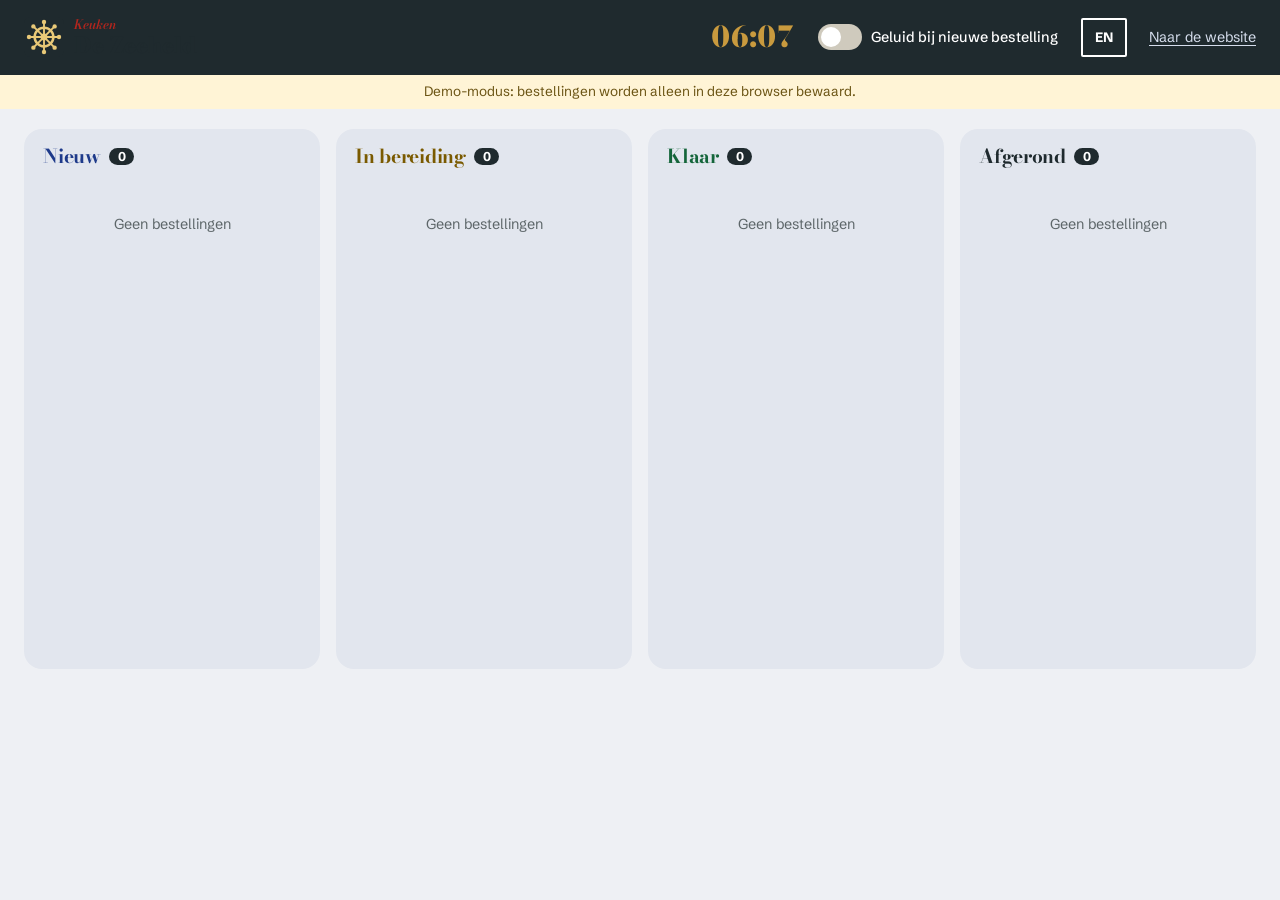
==== commit f86aa345: "Redesign: shopfront style, live pickup time, no emoji Co-Authored-By: Claude Opus 5.5 <noreply@anthr" ====
--- a/keuken.html
+++ b/keuken.html
@@ -8,7 +8,7 @@
   <link rel="icon" href="img/favicon.svg" type="image/svg+xml">
   <link rel="preconnect" href="https://fonts.googleapis.com">
   <link rel="preconnect" href="https://fonts.gstatic.com" crossorigin>
-  <link href="https://fonts.googleapis.com/css2?family=DM+Sans:opsz,wght@9..40,400;9..40,500;9..40,700&family=Fraunces:opsz,wght@9..144,600;9..144,800&display=swap" rel="stylesheet">
+  <link href="https://fonts.googleapis.com/css2?family=Bodoni+Moda:ital,opsz,wght@0,6..96,500..900;1,6..96,500..700&family=Schibsted+Grotesk:wght@400;500;700&display=swap" rel="stylesheet">
   <link rel="stylesheet" href="css/style.css">
   <link rel="stylesheet" href="css/order.css">
   <link rel="stylesheet" href="css/kitchen.css">
--- a/css/style.css
+++ b/css/style.css
@@ -1,393 +1,447 @@
+/*
+  De Zeeheld: de huisstijl komt van de gevel zelf.
+  Zwarte gevelplank met bladgoud, rode deur, bakstenen muur, paarse markiezen en wit stucwerk.
+  Vlakken worden gescheiden door een stap in toon, niet door lijnen of schaduwen.
+*/
 :root {
-  --navy: #14284b;
-  --navy-2: #1d3766;
-  --cream: #fbf5e9;
-  --paper: #fffdf8;
-  --fry: #f5b82e;
-  --fry-dark: #d99a12;
-  --red: #d6423a;
-  --pink: #f6d3df;
-  --green: #2f8f5b;
-  --ink: #1b2233;
-  --muted: #5d6578;
-  --line: #e8dfcc;
-  --radius: 18px;
-  --shadow: 0 10px 30px -12px rgba(20, 40, 75, .25);
-  --font-display: "Fraunces", Georgia, serif;
-  --font-body: "DM Sans", system-ui, -apple-system, "Segoe UI", sans-serif;
+  --lak: #1f2a2e;        /* gevelplank */
+  --lak-2: #2c3a3f;
+  --gold: #c99a3e;       /* bladgoud */
+  --gold-light: #e9c978;
+  --gold-dark: #8f6a22;
+  --red: #b3261e;        /* de voordeur */
+  --red-dark: #7e1812;
+  --brick: #7a3424;      /* metselwerk */
+  --lila: #6e4d8c;       /* markiezen */
+  --lila-soft: #ebe4f1;
+  --kalk: #f1f0eb;       /* stucwerk */
+  --paper: #fbfaf7;
+  --sand: #e7e4dc;       /* een stap donkerder dan kalk */
+  --green: #2f7d55;
+  --ink: #22292c;
+  --muted: #5d6669;
+  --line: #dcd8ce;
+  --radius: 2px;
+  --shadow: 0 18px 40px -16px rgba(31, 42, 46, .45);  /* alleen voor wat echt zweeft */
+  --ease-out: cubic-bezier(.16, 1, .3, 1);
+  --font-display: "Bodoni Moda", "Didot", Georgia, serif;
+  --font-body: "Schibsted Grotesk", system-ui, -apple-system, "Segoe UI", sans-serif;
 }
 
 *, *::before, *::after { box-sizing: border-box; }
-html { scroll-behavior: smooth; scroll-padding-top: 84px; }
+html { scroll-behavior: smooth; scroll-padding-top: 84px; scrollbar-color: var(--lak-2) var(--kalk); }
 body {
   margin: 0;
   font-family: var(--font-body);
   font-size: 17px;
   line-height: 1.6;
   color: var(--ink);
-  background: var(--cream);
+  background: var(--kalk);
+  caret-color: var(--red);
   -webkit-font-smoothing: antialiased;
 }
+::selection { background: var(--gold-light); color: var(--lak); }
 img, svg { display: block; max-width: 100%; }
-a { color: inherit; }
-h1, h2, h3 { font-family: var(--font-display); line-height: 1.1; margin: 0; letter-spacing: -.01em; }
-h2 { font-size: clamp(2rem, 4vw, 2.8rem); color: var(--navy); }
+a { color: inherit; text-underline-offset: .2em; text-decoration-thickness: 1px; }
+h1, h2, h3 { font-family: var(--font-display); font-weight: 700; line-height: 1.05; margin: 0; text-wrap: balance; }
+h2 { font-size: clamp(2.3rem, 4.8vw, 3.6rem); color: var(--lak); letter-spacing: -.015em; }
+:focus-visible { outline: 3px solid var(--gold); outline-offset: 2px; }
 
 .container { width: min(1180px, 100% - 32px); margin-inline: auto; }
 
-.eyebrow {
-  margin: 0 0 .6rem;
-  font-size: .8rem;
-  font-weight: 700;
-  letter-spacing: .14em;
-  text-transform: uppercase;
-  color: var(--red);
-}
-.section-head { margin-bottom: 2rem; }
-
-/* Buttons */
+.section-head { margin-bottom: 2.4rem; max-width: 46rem; }
+.section-lead { max-width: 40rem; margin: 1rem 0 0; font-size: 1.1rem; }
+
+.ico { width: 20px; height: 20px; flex: none; fill: none; stroke: currentColor; stroke-width: 2; stroke-linecap: round; stroke-linejoin: round; }
+
+/* Knoppen: vlak, één kleur, rechte hoeken zoals een geschilderd bord */
 .btn {
   display: inline-flex; align-items: center; justify-content: center; gap: .5rem;
   padding: .9rem 1.5rem;
-  border-radius: 999px;
-  font-weight: 700;
+  border-radius: var(--radius);
+  font: inherit; font-weight: 700;
   text-decoration: none;
   border: 2px solid transparent;
-  transition: transform .15s ease, background .15s ease, box-shadow .15s ease;
-}
-.btn:hover { transform: translateY(-2px); }
-.btn--primary { background: var(--fry); color: var(--navy); box-shadow: 0 6px 0 var(--fry-dark); }
-.btn--primary:hover { box-shadow: 0 8px 0 var(--fry-dark); }
-.btn--primary:active { transform: translateY(3px); box-shadow: 0 2px 0 var(--fry-dark); }
-.btn--ghost { color: #fff; border-color: rgba(255,255,255,.45); }
-.btn--ghost:hover { background: rgba(255,255,255,.1); }
-.btn--outline { color: var(--navy); border-color: var(--navy); }
-.btn--outline:hover { background: var(--navy); color: #fff; }
-
-/* Topbar */
-.topbar { background: var(--navy); color: #dfe6f3; font-size: .85rem; }
+  cursor: pointer;
+  transition: transform .15s var(--ease-out), background .15s ease, color .15s ease;
+}
+.btn:active { transform: translateY(2px) scale(.98); }
+.btn--primary { background: var(--red); color: #fff; }
+.btn--primary:hover { background: var(--red-dark); }
+.btn--outline { color: var(--lak); border-color: var(--lak); }
+.btn--outline:hover { background: var(--lak); color: var(--kalk); }
+
+/* Bovenbalk */
+.topbar { background: var(--lak); color: #cfd6d6; font-size: .85rem; }
 .topbar__inner { display: flex; justify-content: space-between; align-items: center; gap: 1rem; padding: .45rem 0; }
-.topbar__phone { text-decoration: none; font-weight: 700; color: #fff; white-space: nowrap; }
+.topbar__phone { display: inline-flex; align-items: center; gap: .4rem; text-decoration: none; font-weight: 700; color: #fff; white-space: nowrap; }
+.topbar__phone .ico { width: 15px; height: 15px; }
 .status { display: inline-flex; align-items: center; gap: .5rem; }
-.status__dot { width: 9px; height: 9px; border-radius: 50%; background: #9aa3b5; flex: none; }
-.status.is-open .status__dot { background: #4ade80; box-shadow: 0 0 0 0 rgba(74,222,128,.7); animation: pulse 2s infinite; }
-.status.is-closed .status__dot { background: #f87171; }
-@keyframes pulse { 70% { box-shadow: 0 0 0 8px rgba(74,222,128,0); } 100% { box-shadow: 0 0 0 0 rgba(74,222,128,0); } }
+.status__dot { width: 9px; height: 9px; border-radius: 50%; background: #9aa3a5; flex: none; }
+.status.is-open .status__dot { background: #5ad48a; box-shadow: 0 0 0 0 rgba(90,212,138,.7); animation: pulse 2s infinite; }
+.status.is-closed .status__dot { background: #f07a6e; }
+@keyframes pulse { 70% { box-shadow: 0 0 0 8px rgba(90,212,138,0); } 100% { box-shadow: 0 0 0 0 rgba(90,212,138,0); } }
 
 /* Header */
 .header {
   position: sticky; top: 0; z-index: 50;
-  background: rgba(251, 245, 233, .9);
-  backdrop-filter: blur(10px);
-  border-bottom: 1px solid transparent;
-  transition: border-color .2s, box-shadow .2s;
-}
-.header.is-scrolled { border-color: var(--line); box-shadow: 0 6px 20px -16px rgba(20,40,75,.5); }
+  background: var(--kalk);
+  transition: box-shadow .2s;
+}
+.header.is-scrolled { box-shadow: 0 10px 24px -18px rgba(31,42,46,.55); }
 .header__inner { display: flex; align-items: center; justify-content: space-between; height: 72px; gap: 1rem; }
-.logo { display: flex; align-items: center; gap: .7rem; text-decoration: none; color: var(--navy); }
-.logo__text { font-family: var(--font-display); font-weight: 800; font-size: 1.35rem; line-height: 1; }
-.logo__text small { display: block; font-family: var(--font-body); font-weight: 700; font-size: .62rem; letter-spacing: .2em; text-transform: uppercase; color: var(--red); margin-bottom: 3px; }
-.logo--light { color: #fff; }
-
-.nav { display: flex; gap: 2rem; }
-.nav a { text-decoration: none; font-weight: 500; color: var(--navy); position: relative; }
-.nav a::after { content: ""; position: absolute; left: 0; right: 100%; bottom: -4px; height: 3px; border-radius: 3px; background: var(--fry); transition: right .2s; }
-.nav a:hover::after { right: 0; }
+.logo { display: flex; align-items: center; gap: .65rem; text-decoration: none; color: var(--lak); }
+.logo__text { font-family: var(--font-display); font-weight: 800; font-size: 1.4rem; line-height: 1; }
+.logo__text small { display: block; font-style: italic; font-weight: 600; font-size: .8rem; color: var(--red); margin-bottom: 2px; }
+
+.nav { display: flex; gap: 1.9rem; }
+.nav a { text-decoration: none; font-weight: 500; color: var(--lak); position: relative; }
+.nav a::after { content: ""; position: absolute; left: 0; right: 100%; bottom: -4px; height: 2px; background: var(--red); transition: right .25s var(--ease-out); }
+.nav a:hover::after, .nav a:focus-visible::after { right: 0; }
 
 .header__actions { display: flex; align-items: center; gap: .5rem; }
 .lang {
   font: inherit; font-size: .85rem; font-weight: 700;
-  padding: .4rem .8rem; border-radius: 999px;
-  border: 2px solid var(--navy); background: transparent; color: var(--navy); cursor: pointer;
-}
-.lang:hover { background: var(--navy); color: #fff; }
+  padding: .4rem .75rem; border-radius: var(--radius);
+  border: 2px solid var(--lak); background: transparent; color: var(--lak); cursor: pointer;
+  transition: background .15s, color .15s;
+}
+.lang:hover { background: var(--lak); color: var(--kalk); }
 .burger { display: none; width: 44px; height: 44px; border: 0; background: transparent; cursor: pointer; padding: 10px; }
-.burger span { display: block; height: 3px; margin: 5px 0; border-radius: 3px; background: var(--navy); transition: transform .2s, opacity .2s; }
+.burger span { display: block; height: 2px; margin: 6px 0; background: var(--lak); transition: transform .2s, opacity .2s; }
 .burger[aria-expanded="true"] span:nth-child(1) { transform: translateY(8px) rotate(45deg); }
 .burger[aria-expanded="true"] span:nth-child(2) { opacity: 0; }
 .burger[aria-expanded="true"] span:nth-child(3) { transform: translateY(-8px) rotate(-45deg); }
 
-/* Hero */
-.hero {
+/* Hero: de gevel */
+.fascia {
+  background: var(--lak);
+  border-top: 14px solid #fff;               /* stucwerk lijst boven de plank */
+}
+.fascia__board {
   position: relative;
-  background:
-    radial-gradient(circle at 80% 20%, rgba(245,184,46,.18), transparent 45%),
-    linear-gradient(160deg, var(--navy) 0%, var(--navy-2) 100%);
-  color: #fff;
-  padding: 4.5rem 0 6.5rem;
-  overflow: hidden;
-}
-.hero__inner { display: grid; grid-template-columns: 1.15fr .85fr; gap: 3rem; align-items: center; }
-.hero .eyebrow { color: var(--fry); }
-.hero h1 { font-size: clamp(2.4rem, 5.2vw, 3.9rem); font-weight: 800; }
-.hero h1 span { color: var(--fry); }
-.hero__lead { font-size: 1.15rem; color: #d5ddec; max-width: 34rem; margin: 1.3rem 0 2rem; }
+  padding: clamp(1.6rem, 4vw, 2.8rem) 1rem clamp(1.4rem, 3.4vw, 2.4rem);
+  text-align: center;
+}
+.fascia__name { display: flex; flex-direction: column; align-items: center; color: var(--gold-light); }
+.fascia__script, .fascia__caps { text-shadow: 0 2px 3px rgba(0,0,0,.55); }
+.fascia__script { font-style: italic; font-weight: 600; font-size: clamp(1.3rem, 3.2vw, 2.4rem); line-height: 1.1; color: var(--gold); }
+.fascia__caps {
+  font-weight: 800;
+  font-size: clamp(2.6rem, 10.6vw, 8.6rem);
+  line-height: .95;
+  letter-spacing: .03em;
+  text-transform: uppercase;
+}
+
+/* Het blauwe straatnaambordje op de hoek van het pand */
+.street-sign {
+  position: absolute; top: -9px; right: 0;
+  padding: .2rem .65rem;
+  background: #1f4596; color: #fff;
+  border: 2px solid #fff; border-radius: 3px;
+  box-shadow: 0 0 0 1px #1f4596;
+  font-size: .72rem; font-weight: 700; letter-spacing: .02em;
+  white-space: nowrap;
+}
+
+.hero__inner {
+  display: grid; grid-template-columns: 1.1fr .9fr; gap: 3rem;
+  align-items: start;
+  padding-top: 3.2rem;
+}
+.hero__text { padding-top: 3rem; }
+.hero__title {
+  margin: 0;
+  font-family: var(--font-display); font-weight: 700;
+  font-size: clamp(2.1rem, 4.4vw, 3.4rem); line-height: 1.05; letter-spacing: -.015em;
+  color: var(--lak);
+  max-width: 15ch;
+  text-wrap: balance;
+}
+.hero__lead { font-size: 1.15rem; max-width: 34rem; margin: 1.4rem 0 2rem; }
 .hero__cta { display: flex; flex-wrap: wrap; gap: 1rem; }
-.hero__meta { display: flex; flex-wrap: wrap; align-items: center; gap: 1.5rem; margin-top: 2.2rem; color: #d5ddec; font-size: .95rem; }
-.rating { display: inline-flex; align-items: center; gap: .4rem; text-decoration: none; }
-.rating strong { color: #fff; }
-.price { padding: .25rem .8rem; border: 1px solid rgba(255,255,255,.25); border-radius: 999px; }
-
+.hero__ready { margin: 1.1rem 0 0; font-weight: 700; color: var(--green); }
+.hero__ready[hidden] { display: none; }
+.hero__meta { display: flex; flex-wrap: wrap; align-items: center; gap: .6rem 1.6rem; margin-top: 1.8rem; color: var(--muted); font-size: .95rem; }
+.rating { display: inline-flex; align-items: center; gap: .45rem; text-decoration: none; }
+.rating:hover strong { text-decoration: underline; }
+.rating strong { color: var(--lak); }
+.price { font-weight: 500; }
+
+/* Sterren: grijze rij met een gouden rij erover, afgekapt op de score */
 .stars {
   --percent: calc(var(--rating) / 5 * 100%);
+  position: relative;
   display: inline-block;
   font-size: 1.05rem;
   letter-spacing: 2px;
   line-height: 1;
-  background: linear-gradient(90deg, var(--fry) var(--percent), rgba(255,255,255,.25) var(--percent));
-  -webkit-background-clip: text; background-clip: text;
-  color: transparent;
+  color: #d4cfc2;
+  white-space: nowrap;
+}
+.stars::before {
+  content: "★★★★★";
+  position: absolute; left: 0; top: 0;
+  width: var(--percent); overflow: hidden;
+  color: var(--gold);
 }
 .stars--lg { font-size: 1.5rem; }
 
-.hero__art { position: relative; justify-self: center; width: min(380px, 100%); padding: 0 0 2.5rem 2.5rem; }
-.hero__photo { margin: 0; overflow: hidden; background: var(--navy-2); }
+/* Etalage met markies */
+.hero__window { margin: 0; justify-self: end; width: min(430px, 100%); }
+.awning {
+  height: 64px; margin: 0 -14px;
+  background: repeating-linear-gradient(90deg, var(--lila) 0 30px, #fff 30px 60px);
+  -webkit-mask:
+    linear-gradient(#000 0 0) top / 100% calc(100% - 15px) no-repeat,
+    radial-gradient(circle 15px at 50% 0, #000 98%, transparent) bottom / 30px 15px repeat-x;
+          mask:
+    linear-gradient(#000 0 0) top / 100% calc(100% - 15px) no-repeat,
+    radial-gradient(circle 15px at 50% 0, #000 98%, transparent) bottom / 30px 15px repeat-x;
+  position: relative; z-index: 1;
+  transform-origin: top;
+}
+.hero__photo {
+  margin-top: -14px;
+  aspect-ratio: 4 / 5;
+  border: 10px solid var(--lak);
+  overflow: hidden;
+  background: var(--lak-2);
+}
 .hero__photo img { width: 100%; height: 100%; object-fit: cover; }
-.hero__photo--main {
-  aspect-ratio: 4 / 5;
-  border-radius: 28px;
-  border: 6px solid #fff;
-  box-shadow: 0 30px 50px -20px rgba(0,0,0,.55);
-  transform: rotate(2deg);
-}
-.hero__photo--small {
-  position: absolute; left: 0; bottom: 0;
-  width: 58%; aspect-ratio: 16 / 10;
-  border-radius: 16px;
-  border: 5px solid #fff;
-  box-shadow: 0 20px 35px -15px rgba(0,0,0,.6);
-  transform: rotate(-5deg);
-}
-
-.hero__sticker {
-  position: absolute; top: -4%; right: -8%; z-index: 2;
-  width: 104px; height: 104px; border-radius: 50%;
-  background: var(--pink); color: var(--navy);
-  display: grid; place-content: center; text-align: center;
-  transform: rotate(12deg);
-  font-family: var(--font-display); line-height: 1;
-  box-shadow: var(--shadow);
-  border: 3px dashed rgba(20,40,75,.3);
-}
-.hero__sticker strong { font-size: 1.45rem; }
-.hero__sticker span { font-size: .95rem; font-weight: 600; }
-
-.waves { position: absolute; left: 0; right: 0; bottom: -1px; width: 100%; height: 60px; fill: var(--cream); }
-
-/* Services */
-.services { margin-top: -3rem; position: relative; z-index: 2; }
-.services__grid {
-  display: grid; grid-template-columns: repeat(4, 1fr); gap: 1px;
-  background: var(--line);
-  border-radius: var(--radius);
-  overflow: hidden;
-  box-shadow: var(--shadow);
-}
-.service { display: flex; align-items: center; gap: .9rem; padding: 1.3rem 1.4rem; background: var(--paper); }
-.service__icon { font-size: 1.7rem; width: 52px; height: 52px; display: grid; place-items: center; background: var(--cream); border-radius: 14px; flex: none; }
-.service strong { display: block; color: var(--navy); line-height: 1.25; }
-.service small { color: var(--muted); font-size: .85rem; }
+.hero__window figcaption { margin-top: .6rem; font-size: .8rem; color: var(--muted); text-align: right; }
+
+/* Diensten: onderaan de gevel, een stap donkerder */
+.services { margin-top: 4.5rem; background: var(--sand); }
+.services__grid { display: grid; grid-template-columns: repeat(4, 1fr); gap: 2rem; padding-block: 1.5rem; }
+.service strong { display: block; font-family: var(--font-display); font-size: 1.25rem; color: var(--lak); line-height: 1.2; }
+.service small { font-size: .9rem; }
+
+/* Openingsmoment: de plank wordt verguld, de markies rolt uit, de etalage gaat aan */
+@media (prefers-reduced-motion: no-preference) {
+  .fascia__script, .fascia__caps { animation: gild 1.1s var(--ease-out) both; }
+  .fascia__script { animation-delay: .1s; }
+  .fascia__caps { animation-delay: .25s; }
+  .awning { animation: unroll .8s .7s var(--ease-out) both; }
+  .hero__photo img { animation: settle 1.6s .8s var(--ease-out) both; }
+  .hero__text > * { animation: rise .8s var(--ease-out) both; }
+  .hero__text > :nth-child(1) { animation-delay: .55s; }
+  .hero__text > :nth-child(2) { animation-delay: .63s; }
+  .hero__text > :nth-child(3) { animation-delay: .71s; }
+  .hero__text > :nth-child(4) { animation-delay: .79s; }
+  .hero__text > :nth-child(5) { animation-delay: .87s; }
+}
+@keyframes gild { from { clip-path: inset(0 100% 0 0); } to { clip-path: inset(0 0 0 0); } }
+@keyframes unroll { from { transform: scaleY(.05); } to { transform: none; } }
+@keyframes settle { from { transform: scale(1.08); opacity: .4; } to { transform: none; opacity: 1; } }
+@keyframes rise { from { transform: translateY(20px); opacity: 0; } to { transform: none; opacity: 1; } }
 
 /* Menu */
-.menu { padding: 5.5rem 0 4.5rem; }
+.menu { padding: 7.5rem 0 5rem; }
 .menu__tools {
   position: sticky; top: 72px; z-index: 20;
-  background: var(--cream);
+  background: var(--kalk);
   padding: .9rem 0;
   margin-bottom: 1.5rem;
-  border-bottom: 1px solid var(--line);
-}
-.chips { display: flex; gap: .5rem; overflow-x: auto; scrollbar-width: none; padding-bottom: .2rem; }
+}
+.chips { display: flex; gap: .45rem; overflow-x: auto; scrollbar-width: none; padding-bottom: .2rem; }
 .chips::-webkit-scrollbar { display: none; }
 .chip {
   flex: none;
-  font: inherit; font-size: .92rem; font-weight: 600;
-  padding: .5rem 1rem; border-radius: 999px;
-  border: 1.5px solid var(--line); background: var(--paper); color: var(--navy);
+  font: inherit; font-size: .92rem; font-weight: 500;
+  padding: .5rem 1rem; border-radius: var(--radius);
+  border: 0; background: var(--sand); color: var(--lak);
   cursor: pointer; white-space: nowrap;
-  transition: background .15s, border-color .15s, color .15s;
-}
-.chip:hover { border-color: var(--navy); }
-.chip.is-active { background: var(--navy); border-color: var(--navy); color: #fff; }
+  transition: background .15s, color .15s;
+}
+.chip:hover { background: var(--line); }
+.chip.is-active { background: var(--lak); color: var(--gold-light); }
 .menu__filters { display: flex; flex-wrap: wrap; align-items: center; gap: 1rem 1.5rem; margin-top: .8rem; }
 .search {
   flex: 1 1 260px; max-width: 380px;
-  display: flex; align-items: center; gap: .5rem;
-  padding: .55rem 1rem; border-radius: 999px;
+  display: flex; align-items: center; gap: .55rem;
+  padding: .55rem .9rem; border-radius: var(--radius);
   background: var(--paper); border: 1.5px solid var(--line);
-}
-.search:focus-within { border-color: var(--navy); }
+  color: var(--muted);
+}
+.search:focus-within { border-color: var(--lak); }
 .search input { border: 0; outline: 0; background: transparent; font: inherit; width: 100%; color: var(--ink); }
-.toggle { display: inline-flex; align-items: center; gap: .6rem; font-weight: 600; color: var(--navy); cursor: pointer; user-select: none; }
+.search input::placeholder { color: var(--muted); }
+.toggle { display: inline-flex; align-items: center; gap: .6rem; font-weight: 500; color: var(--lak); cursor: pointer; user-select: none; }
 .toggle input { position: absolute; opacity: 0; pointer-events: none; }
-.toggle__track { width: 44px; height: 26px; border-radius: 999px; background: #d9d2c2; position: relative; transition: background .2s; }
-.toggle__track::after { content: ""; position: absolute; top: 3px; left: 3px; width: 20px; height: 20px; border-radius: 50%; background: #fff; box-shadow: 0 1px 3px rgba(0,0,0,.2); transition: transform .2s; }
+.toggle__track { width: 44px; height: 26px; border-radius: 999px; background: #cfcabd; position: relative; transition: background .2s; }
+.toggle__track::after { content: ""; position: absolute; top: 3px; left: 3px; width: 20px; height: 20px; border-radius: 50%; background: #fff; transition: transform .2s var(--ease-out); }
 .toggle input:checked + .toggle__track { background: var(--green); }
 .toggle input:checked + .toggle__track::after { transform: translateX(18px); }
-.toggle input:focus-visible + .toggle__track { outline: 3px solid var(--fry); outline-offset: 2px; }
+.toggle input:focus-visible + .toggle__track { outline: 3px solid var(--gold); outline-offset: 2px; }
 
 .menu__grid { columns: 2 380px; column-gap: 1.5rem; }
+
+/* Elke categorie krijgt een eigen bordje, net als de gevelplank */
 .cat {
   break-inside: avoid;
   background: var(--paper);
-  border: 1px solid var(--line);
   border-radius: var(--radius);
-  padding: 1.6rem 1.7rem 1.3rem;
+  overflow: hidden;
   margin-bottom: 1.5rem;
 }
-.cat__head { display: flex; align-items: center; gap: .7rem; margin-bottom: 1rem; padding-bottom: .9rem; border-bottom: 2px dashed var(--line); }
-.cat__icon { font-size: 1.6rem; }
-.cat h3 { font-size: 1.5rem; color: var(--navy); }
-.cat__count { margin-left: auto; font-size: .8rem; font-weight: 700; color: var(--muted); background: var(--cream); padding: .2rem .6rem; border-radius: 999px; }
-.cat__note { margin: -.3rem 0 1rem; padding: .6rem .9rem; background: #fff4d6; border-radius: 10px; font-size: .9rem; color: #6b5414; }
-.cat ul { list-style: none; margin: 0; padding: 0; }
+.cat__head {
+  display: flex; align-items: baseline; gap: .8rem;
+  padding: 1rem 1.4rem .9rem;
+  background: var(--lak);
+}
+.cat h3 { font-size: 1.6rem; color: var(--gold-light); }
+.cat__count { margin-left: auto; font-size: .82rem; color: #aab4b4; white-space: nowrap; }
+.cat__note { margin: 1rem 1.4rem 0; padding: .6rem .9rem; background: #f3e8cc; font-size: .9rem; color: #5c4710; }
+.cat ul { list-style: none; margin: 0; padding: .7rem 1.4rem 1rem; }
 .item { display: flex; align-items: baseline; gap: .5rem; padding: .38rem 0; }
 .item__name { font-weight: 500; }
-.item__dots { flex: 1; border-bottom: 2px dotted #d8cfba; transform: translateY(-4px); min-width: 1rem; }
-.item__price { font-weight: 700; color: var(--navy); font-variant-numeric: tabular-nums; white-space: nowrap; }
-.veg { display: inline-block; margin-left: .35rem; font-size: .68rem; font-weight: 700; color: var(--green); border: 1.5px solid currentColor; border-radius: 6px; padding: 0 .3rem; vertical-align: 2px; }
-mark { background: #ffe28a; color: inherit; border-radius: 3px; padding: 0 1px; }
+.item__dots { flex: 1; border-bottom: 2px dotted #cdc7b8; transform: translateY(-4px); min-width: 1rem; }
+.item__price { font-weight: 700; color: var(--lak); font-variant-numeric: tabular-nums; white-space: nowrap; }
+.veg { display: inline-block; margin-left: .35rem; font-size: .68rem; font-weight: 700; color: #fff; background: var(--green); border-radius: var(--radius); padding: .05rem .32rem; vertical-align: 2px; }
+mark { background: #f3dd94; color: inherit; padding: 0 1px; }
 .menu__empty { text-align: center; color: var(--muted); padding: 2rem 0; }
 
+.cat__photo { position: relative; margin: 0; aspect-ratio: 16 / 9; overflow: hidden; background: var(--line); }
+.cat__photo img { width: 100%; height: 100%; object-fit: cover; }
+.cat__photo figcaption { position: absolute; right: 10px; bottom: 8px; font-size: .7rem; color: #fff; background: rgba(31,42,46,.6); padding: .1rem .5rem; }
+
 .extras {
-  display: flex; align-items: center; gap: 1.2rem;
-  margin-top: .5rem; padding: 1.4rem 1.7rem;
+  margin-top: .5rem; padding: 1.5rem 1.7rem;
   border-radius: var(--radius);
-  background: var(--pink);
-  color: var(--navy);
-}
-.extras__icon { font-size: 2.4rem; }
-.extras strong { font-family: var(--font-display); font-size: 1.25rem; }
-.extras p { margin: .2rem 0 0; }
+  background: #f3e8cc;
+  color: var(--lak);
+}
+.extras strong { font-family: var(--font-display); font-size: 1.35rem; line-height: 1.25; }
+.extras p { margin: .3rem 0 0; }
 .menu__legal { margin-top: 1rem; font-size: .85rem; color: var(--muted); }
 
-/* Reviews */
-.reviews { padding: 4.5rem 0; background: var(--paper); border-block: 1px solid var(--line); }
-.reviews__head { display: flex; flex-wrap: wrap; justify-content: space-between; align-items: flex-end; gap: 1.5rem; margin-bottom: 2rem; }
+/* Reviews: tegen de bakstenen muur */
+.reviews { padding: 7rem 0; background: var(--brick); color: #f6ebe5; }
+.reviews h2 { color: #fff; }
+.reviews__head { display: flex; flex-wrap: wrap; justify-content: space-between; align-items: flex-end; gap: 1.5rem; margin-bottom: 3.5rem; }
 .reviews__head .section-head { margin: 0; }
 .score { display: flex; align-items: center; gap: 1rem; }
-.score > strong { font-family: var(--font-display); font-size: 3.6rem; color: var(--navy); line-height: 1; }
-.score small { display: block; color: var(--muted); }
-.score .stars { background: linear-gradient(90deg, var(--fry) var(--percent), #e5dccb var(--percent)); -webkit-background-clip: text; background-clip: text; }
-.reviews__grid { display: grid; grid-template-columns: repeat(3, 1fr); gap: 1.5rem; }
-.review {
-  margin: 0; padding: 1.7rem;
-  background: var(--cream);
-  border-radius: var(--radius);
-  display: flex; flex-direction: column; gap: 1rem;
-  position: relative;
-}
-.review::before { content: "“"; position: absolute; top: -.2rem; right: 1.2rem; font-family: var(--font-display); font-size: 5rem; color: var(--fry); opacity: .4; line-height: 1; }
-.review .stars { background: linear-gradient(90deg, var(--fry) var(--percent), #e5dccb var(--percent)); -webkit-background-clip: text; background-clip: text; }
-.review blockquote { margin: 0; font-size: 1.05rem; flex: 1; }
-.review figcaption { display: flex; align-items: center; gap: .6rem; font-weight: 700; color: var(--navy); }
-.review figcaption small { font-weight: 400; color: var(--muted); }
-.avatar { width: 36px; height: 36px; border-radius: 50%; background: var(--navy); color: var(--fry); display: grid; place-items: center; font-size: .75rem; font-weight: 700; }
-
-/* Foto's in het menu */
-.cat--photo { padding-top: 0; overflow: hidden; }
-.cat__photo { position: relative; margin: 0 -1.7rem 1.2rem; aspect-ratio: 16 / 9; overflow: hidden; background: var(--line); }
-.cat__photo img { width: 100%; height: 100%; object-fit: cover; transition: transform .5s ease; }
-.cat:hover .cat__photo img { transform: scale(1.04); }
-.cat__photo figcaption { position: absolute; right: 10px; bottom: 8px; font-size: .7rem; color: #fff; background: rgba(0,0,0,.45); padding: .1rem .5rem; border-radius: 999px; }
+.score > strong { font-family: var(--font-display); font-size: 4.5rem; font-weight: 800; color: var(--gold-light); line-height: 1; }
+.score small { display: block; color: #ecd6cc; }
+.reviews .stars { color: rgba(255,255,255,.28); }
+.reviews .stars::before { color: var(--gold-light); }
+.reviews__grid { display: grid; grid-template-columns: repeat(3, 1fr); gap: 3rem; }
+.review { margin: 0; display: flex; flex-direction: column; gap: 1.1rem; }
+.review blockquote { margin: 0; flex: 1; font-family: var(--font-display); font-style: italic; font-weight: 500; font-size: 1.45rem; line-height: 1.35; color: #fff; }
+.review figcaption { display: flex; align-items: center; gap: .6rem; font-weight: 700; color: #fff; }
+.review figcaption small { font-weight: 400; color: #ecd6cc; }
+.avatar { width: 36px; height: 36px; border-radius: 50%; background: var(--gold-light); color: var(--lak); display: grid; place-items: center; font-size: .75rem; font-weight: 700; }
 
 /* Galerij */
-.gallery { padding: 4.5rem 0 1rem; }
-.section-lead { max-width: 40rem; margin: .8rem 0 0; color: var(--muted); font-size: 1.05rem; }
+.gallery { padding: 7rem 0 1rem; }
 .gallery__grid {
   display: grid;
   grid-template-columns: repeat(3, 1fr);
   grid-auto-rows: 200px;
-  gap: 1rem;
+  gap: .8rem;
 }
 .gallery__item {
   position: relative; padding: 0; border: 0; cursor: zoom-in;
   border-radius: var(--radius); overflow: hidden; background: var(--line);
 }
-.gallery__item img { width: 100%; height: 100%; object-fit: cover; transition: transform .5s ease; }
-.gallery__item:hover img { transform: scale(1.05); }
-.gallery__item:focus-visible { outline: 3px solid var(--fry); outline-offset: 3px; }
+.gallery__item img { width: 100%; height: 100%; object-fit: cover; transition: transform .7s var(--ease-out); }
+.gallery__item:hover img, .gallery__item:focus-visible img { transform: scale(1.04); }
+.gallery__item:focus-visible { outline: 3px solid var(--gold); outline-offset: 3px; }
 .gallery__item--big { grid-column: span 2; grid-row: span 2; }
 
 .lightbox {
   position: fixed; inset: 0; z-index: 120;
   display: flex; align-items: center; justify-content: center; gap: 1rem;
   padding: 16px;
-  background: rgba(10, 18, 34, .92);
+  background: rgba(20, 28, 31, .94);
 }
 .lightbox[hidden] { display: none; }
 .lightbox__figure { margin: 0; max-width: min(1000px, 100%); text-align: center; }
-.lightbox__figure img { max-width: 100%; max-height: 78vh; margin: 0 auto; border-radius: 14px; }
-.lightbox__figure figcaption { margin-top: .8rem; color: #d5ddec; font-size: .95rem; }
+.lightbox__figure img { max-width: 100%; max-height: 78vh; margin: 0 auto; }
+.lightbox__figure figcaption { margin-top: .8rem; color: #cfd6d6; font-size: .95rem; }
 .lightbox__btn {
   flex: none; width: 48px; height: 48px; border-radius: 50%;
   border: 0; background: rgba(255,255,255,.14); color: #fff;
-  font-size: 1.6rem; line-height: 1; cursor: pointer;
-}
+  cursor: pointer; display: grid; place-items: center;
+  transition: background .15s;
+}
+.lightbox__btn .ico { width: 24px; height: 24px; }
 .lightbox__btn:hover { background: rgba(255,255,255,.28); }
-.lightbox__close { position: absolute; top: 16px; right: 16px; font-size: 1.1rem; }
+.lightbox__close { position: absolute; top: 16px; right: 16px; }
 
 /* Info */
-.contact__photo { position: relative; margin: -1.8rem -1.8rem 1.4rem; aspect-ratio: 16 / 9; overflow: hidden; border-radius: var(--radius) var(--radius) 0 0; }
-.contact__photo img { width: 100%; height: 100%; object-fit: cover; object-position: center 35%; }
-.contact__photo figcaption { position: absolute; left: 12px; bottom: 10px; padding: .25rem .7rem; border-radius: 999px; background: rgba(20,40,75,.85); color: #fff; font-size: .82rem; font-weight: 600; }
-.info { padding: 4.5rem 0 5rem; }
+.info { padding: 6rem 0 7rem; }
 .info__grid { display: grid; grid-template-columns: 1fr 1fr; gap: 1.5rem; }
-.card { background: var(--paper); border: 1px solid var(--line); border-radius: var(--radius); padding: 1.8rem; }
-.card h2 { font-size: 1.8rem; margin-bottom: 1.2rem; }
+.card { background: var(--paper); border-radius: var(--radius); padding: 1.8rem; }
+.card h2 { font-size: 2.1rem; margin-bottom: 1.2rem; }
+
+/* Openingstijden als het bordje op de deur */
+.hours { align-self: start; background: var(--lak); color: #dfe4e3; }
+.hours h2 { color: var(--gold-light); }
 .hours table { width: 100%; border-collapse: collapse; }
-.hours td { padding: .6rem .4rem; border-bottom: 1px dashed var(--line); }
+.hours td { padding: .62rem .5rem; border-bottom: 1px solid rgba(255,255,255,.1); }
 .hours tr:last-child td { border-bottom: 0; }
 .hours td:last-child { text-align: right; font-variant-numeric: tabular-nums; font-weight: 500; }
-.hours tr.is-today td { font-weight: 700; color: var(--navy); background: #fff4d6; }
-.hours tr.is-today td:first-child { border-radius: 10px 0 0 10px; }
-.hours tr.is-today td:last-child { border-radius: 0 10px 10px 0; }
-.today-tag { margin-left: .5rem; font-size: .7rem; font-weight: 700; text-transform: uppercase; letter-spacing: .08em; background: var(--navy); color: #fff; border-radius: 6px; padding: .1rem .4rem; vertical-align: 2px; }
-
+.hours tr.is-today td { font-weight: 700; color: var(--gold-light); background: rgba(201,154,62,.16); }
+.today-tag { margin-left: .5rem; font-size: .75rem; font-weight: 700; background: var(--gold-light); color: var(--lak); border-radius: var(--radius); padding: .05rem .4rem; vertical-align: 1px; }
+
+.contact__photo { position: relative; margin: -1.8rem -1.8rem 1.4rem; aspect-ratio: 16 / 9; overflow: hidden; }
+.contact__photo img { width: 100%; height: 100%; object-fit: cover; object-position: center 35%; }
+.contact__photo figcaption { position: absolute; left: 12px; bottom: 10px; padding: .25rem .7rem; background: rgba(31,42,46,.85); color: #fff; font-size: .82rem; font-weight: 500; }
 .contact__list { list-style: none; margin: 0 0 1.5rem; padding: 0; display: grid; gap: 1.1rem; }
 .contact__list li { display: flex; gap: .9rem; align-items: flex-start; }
-.contact__list li > span { font-size: 1.3rem; width: 44px; height: 44px; display: grid; place-items: center; background: var(--cream); border-radius: 12px; flex: none; }
-.contact__list a { text-decoration: none; color: var(--navy); }
+.contact__list li > .ico { margin-top: .25rem; color: var(--red); }
+.contact__list a { text-decoration: none; color: var(--lak); }
+.contact__list a:hover { text-decoration: underline; }
 .contact__list small { color: var(--muted); }
 .contact__cta { display: flex; flex-wrap: wrap; gap: .8rem; }
 
-.map { grid-column: 1 / -1; border-radius: var(--radius); overflow: hidden; border: 1px solid var(--line); min-height: 340px; background: #e6e1d4; }
+.map { grid-column: 1 / -1; border-radius: var(--radius); overflow: hidden; min-height: 340px; background: var(--sand); }
 .map iframe { width: 100%; height: 100%; min-height: 340px; border: 0; display: block; }
 
-/* Footer */
-.footer { background: var(--navy); color: #c3cde0; padding: 2.5rem 0 5.5rem; font-size: .92rem; }
-.footer__inner { display: flex; flex-wrap: wrap; align-items: center; justify-content: space-between; gap: 1rem 2rem; }
+/* Footer: de gevelplank komt terug, nu over de volle breedte */
+.footer { background: var(--lak); color: #c3cbcb; padding: 3.5rem 0 5.5rem; font-size: .95rem; border-top: 14px solid #fff; }
+.footer__name {
+  margin: 0 0 2.5rem;
+  font-family: var(--font-display); font-weight: 800;
+  font-size: clamp(2.6rem, 11vw, 9.2rem); line-height: .92; letter-spacing: .03em;
+  text-transform: uppercase; text-align: center;
+  color: var(--gold-light);
+}
+.footer__name span { display: block; font-style: italic; font-weight: 600; font-size: .26em; letter-spacing: 0; text-transform: none; color: var(--gold); margin-bottom: .15em; }
+.footer__inner { display: flex; flex-wrap: wrap; align-items: baseline; justify-content: space-between; gap: .6rem 2rem; }
 .footer p { margin: 0; }
 .footer a { color: #fff; }
-.footer__copy { width: 100%; opacity: .7; font-size: .82rem; }
-
-/* Floating call button (mobile) */
+.footer__copy { opacity: .7; font-size: .85rem; }
+
+/* Belknop (mobiel) */
 .fab {
   display: none;
   position: fixed; right: 16px; bottom: 16px; z-index: 60;
-  width: 60px; height: 60px; border-radius: 50%;
-  place-items: center; font-size: 1.6rem; text-decoration: none;
-  background: var(--fry); box-shadow: 0 10px 25px -6px rgba(0,0,0,.4);
-}
-
-/* Reveal on scroll */
-.reveal { opacity: 0; transform: translateY(18px); transition: opacity .6s ease, transform .6s ease; }
-.reveal.is-visible { opacity: 1; transform: none; }
+  width: 58px; height: 58px; border-radius: 50%;
+  place-items: center; text-decoration: none;
+  background: var(--red); color: #fff;
+  box-shadow: var(--shadow);
+}
+.fab .ico { width: 24px; height: 24px; }
 
 @media (prefers-reduced-motion: reduce) {
   html { scroll-behavior: auto; }
   .status.is-open .status__dot { animation: none; }
-  .reveal { opacity: 1; transform: none; transition: none; }
+  .gallery__item img { transition: none; }
 }
 
 /* Responsive */
 @media (max-width: 960px) {
-  .hero__inner { grid-template-columns: 1fr; text-align: left; }
-  .hero__art { width: min(480px, 100%); order: -1; justify-self: start; padding: 0 1rem 2rem 1.5rem; }
-  .hero__photo--main { aspect-ratio: 4 / 3; transform: rotate(1deg); }
-  .hero__photo--small { width: 45%; }
-  .services__grid { grid-template-columns: repeat(2, 1fr); }
-  .reviews__grid { grid-template-columns: 1fr; }
+  .hero__inner { grid-template-columns: 1fr; gap: 2.2rem; padding-top: 2.4rem; }
+  .hero__text { padding-top: 0; }
+  .hero__window { justify-self: start; width: min(520px, 100%); }
+  .hero__photo { aspect-ratio: 4 / 3; }
+  .hero__photo img { object-position: center 60%; }
+  .services__grid { grid-template-columns: repeat(2, 1fr); gap: 1.2rem 2rem; }
+  .reviews__grid { grid-template-columns: 1fr; gap: 2.5rem; }
 }
 
 @media (max-width: 760px) {
@@ -395,38 +449,42 @@
   .nav {
     position: fixed; inset: 72px 0 auto 0;
     flex-direction: column; gap: 0;
-    background: var(--cream);
-    border-bottom: 1px solid var(--line);
-    box-shadow: 0 20px 30px -20px rgba(20,40,75,.4);
+    background: var(--kalk);
+    box-shadow: var(--shadow);
     transform: translateY(-100%); visibility: hidden;
     transition: transform .25s ease, visibility .25s;
     z-index: -1;
   }
   .nav.is-open { transform: none; visibility: visible; }
-  .nav a { padding: 1rem 16px; border-top: 1px solid var(--line); }
+  .nav a { padding: 1rem 16px; }
+  .nav a + a { box-shadow: inset 0 1px 0 var(--sand); }
   .nav a::after { display: none; }
   .burger { display: block; }
-  .hero { padding: 2.5rem 0 5.5rem; }
-  .hero__sticker { width: 80px; height: 80px; right: -6px; top: -10px; }
-  .hero__sticker strong { font-size: 1.1rem; }
-  .hero__sticker span { font-size: .75rem; }
+  .fascia { border-top-width: 10px; }
+  .street-sign { top: -7px; font-size: .66rem; }
   .hero__cta .btn { flex: 1 1 auto; }
-  .services__grid { grid-template-columns: 1fr; }
-  .service { padding: 1rem 1.2rem; }
-  .menu { padding-top: 4rem; }
+  .awning { height: 48px; margin: 0 -8px; }
+  .hero__photo { border-width: 7px; }
+  .services { margin-top: 3.5rem; }
+  .menu { padding: 5rem 0 4rem; }
   .menu__grid { columns: 1; }
-  .cat { padding: 1.3rem 1.2rem 1rem; }
-  .cat--photo { padding-top: 0; }
-  .cat__photo { margin-inline: -1.2rem; }
-  .gallery__grid { grid-template-columns: 1fr 1fr; grid-auto-rows: 140px; gap: .6rem; }
+  .cat__head, .cat ul { padding-inline: 1.1rem; }
+  .cat__note { margin-inline: 1.1rem; }
+  .reviews { padding: 5rem 0; }
+  .gallery { padding-top: 5rem; }
+  .gallery__grid { grid-template-columns: 1fr 1fr; grid-auto-rows: 140px; gap: .5rem; }
   .gallery__item--big { grid-column: span 2; grid-row: span 2; }
   .gallery__item:last-child { grid-column: span 2; }
   .lightbox__prev, .lightbox__next { position: absolute; bottom: 20px; }
   .lightbox__prev { left: calc(50% - 60px); }
   .lightbox__next { right: calc(50% - 60px); }
   .search { max-width: none; }
+  .info { padding: 4.5rem 0 5rem; }
   .info__grid { grid-template-columns: 1fr; }
-  .extras { flex-direction: column; align-items: flex-start; }
+  .card { padding: 1.5rem; }
+  .contact__photo { margin: -1.5rem -1.5rem 1.3rem; }
+  .footer { border-top-width: 10px; }
+  .footer__inner { flex-direction: column; }
   .fab { display: grid; }
   .topbar__phone { display: none; }
 }
--- a/css/order.css
+++ b/css/order.css
@@ -3,11 +3,11 @@
 .btn--block { width: 100%; }
 .icon-btn {
   width: 40px; height: 40px; border-radius: 50%;
-  border: 0; background: var(--cream); color: var(--navy);
-  font-size: 1rem; cursor: pointer; display: grid; place-items: center; flex: none;
+  border: 0; background: var(--kalk); color: var(--lak);
+  cursor: pointer; display: grid; place-items: center; flex: none;
 }
 .icon-btn:hover { background: var(--line); }
-.link-btn { border: 0; background: none; padding: 0; font: inherit; font-weight: 700; color: var(--navy); text-decoration: underline; cursor: pointer; }
+.link-btn { border: 0; background: none; padding: 0; font: inherit; font-weight: 700; color: var(--lak); text-decoration: underline; cursor: pointer; }
 .muted { color: var(--muted); }
 body.no-scroll { overflow: hidden; }
 
@@ -15,27 +15,28 @@
 .account-btn {
   display: inline-flex; align-items: center; gap: .4rem;
   font: inherit; font-size: .9rem; font-weight: 700;
-  padding: .4rem .9rem; border-radius: 999px;
-  border: 2px solid var(--navy); background: transparent; color: var(--navy); cursor: pointer;
+  padding: .4rem .9rem; border-radius: var(--radius);
+  border: 2px solid var(--lak); background: transparent; color: var(--lak); cursor: pointer;
   max-width: 160px;
 }
 .account-btn span:last-child { overflow: hidden; text-overflow: ellipsis; white-space: nowrap; }
-.account-btn:hover { background: var(--navy); color: #fff; }
-.account-btn.is-member { border-color: var(--fry-dark); background: #fff4d6; }
-.account-btn.is-member:hover { background: var(--fry); color: var(--navy); }
+.account-btn:hover { background: var(--lak); color: var(--kalk); }
+.account-btn.is-member { border-color: var(--gold-dark); background: #f6ecd4; }
+.account-btn.is-member:hover { background: var(--gold); color: var(--lak); }
 .cart-btn {
   position: relative;
-  width: 44px; height: 44px; border-radius: 50%;
-  border: 0; background: var(--navy); color: #fff; font-size: 1.15rem; cursor: pointer;
+  width: 44px; height: 44px; border-radius: var(--radius);
+  border: 0; background: var(--lak); color: var(--gold-light); font-size: 1.15rem; cursor: pointer;
   display: grid; place-items: center;
 }
-.cart-btn:hover { background: var(--navy-2); }
+.cart-btn:hover { background: var(--lak-2); }
 .cart-btn__count {
   position: absolute; top: -4px; right: -4px;
   min-width: 22px; height: 22px; padding: 0 6px; border-radius: 999px;
   background: var(--red); color: #fff; font-size: .75rem; font-weight: 700;
-  display: grid; place-items: center; border: 2px solid var(--cream);
-}
+  display: grid; place-items: center; border: 2px solid var(--kalk);
+}
+.icon-btn .ico { width: 18px; height: 18px; }
 .cart-btn__count[hidden] { display: none; }
 
 /* Strook met actieve bestelling */
@@ -44,7 +45,7 @@
   width: 100%; border: 0; cursor: pointer;
   display: flex; justify-content: center; align-items: center; gap: .4rem 1rem; flex-wrap: wrap;
   padding: .6rem 16px;
-  background: var(--fry); color: var(--navy);
+  background: var(--gold); color: var(--lak);
   font: inherit; font-weight: 700; font-size: .95rem;
 }
 .order-strip[hidden] { display: none; }
@@ -53,41 +54,46 @@
 @keyframes glow { 50% { background: #86efac; } }
 
 /* Ledenkorting */
-.promo { padding: 3.5rem 0 0; }
+.promo { padding: 6rem 0 0; }
 .promo__inner {
   display: flex; align-items: center; gap: 1.5rem 2rem; flex-wrap: wrap;
   padding: 1.8rem 2rem;
   border-radius: var(--radius);
-  background: linear-gradient(120deg, var(--navy), var(--navy-2));
-  color: #fff;
-  box-shadow: var(--shadow);
+  background: var(--lila-soft);
+  color: var(--ink);
 }
 .promo__badge {
-  flex: none; width: 88px; height: 88px; border-radius: 50%;
+  position: relative; flex: none; width: 92px; height: 92px; margin-top: 16px;
+  border-radius: 4px;
   display: grid; place-items: center;
-  background: var(--fry); color: var(--navy);
+  background: var(--red); color: var(--gold-light);
+  box-shadow: inset 0 0 0 5px var(--red), inset 0 0 0 7px var(--gold);
   font-family: var(--font-display); font-weight: 800; font-size: 1.6rem;
-  transform: rotate(-10deg);
-  border: 3px dashed rgba(20,40,75,.35);
+  transform: rotate(-3deg);
+}
+/* Uithangbord aan de gevel, zoals de rode bordjes naast de deur */
+.promo__badge::before {
+  content: ""; position: absolute; top: -17px; left: 16px; right: 16px; height: 17px;
+  border: 2px solid var(--lak); border-bottom: 0;
 }
 .promo__text { flex: 1 1 300px; }
-.promo__text h2 { color: #fff; font-size: clamp(1.4rem, 3vw, 1.9rem); }
-.promo__text p { margin: .4rem 0 0; color: #d5ddec; }
+.promo__text h2 { color: var(--lak); font-size: clamp(1.4rem, 3vw, 1.9rem); }
+.promo__text p { margin: .4rem 0 0; color: var(--muted); }
 
 /* +-knop in het menu */
 .item { align-items: center; }
 .item__dots { transform: translateY(3px); }
 .add {
   flex: none;
-  width: 32px; height: 32px; border-radius: 50%;
-  border: 2px solid var(--navy); background: transparent; color: var(--navy);
+  width: 32px; height: 32px; border-radius: var(--radius);
+  border: 1.5px solid var(--lak); background: transparent; color: var(--lak);
   font: inherit; font-weight: 700; font-size: 1.05rem; line-height: 1;
   cursor: pointer; display: grid; place-items: center;
   margin-left: .25rem;
   transition: background .15s, color .15s;
 }
-.add:hover { background: var(--navy); color: #fff; }
-.add.has-qty { background: var(--fry); border-color: var(--fry-dark); color: var(--navy); font-size: .9rem; }
+.add:hover { background: var(--lak); color: var(--gold-light); }
+.add.has-qty { background: var(--gold); border-color: var(--gold-dark); color: var(--lak); font-size: .9rem; }
 .add.pop { animation: pop .3s ease; }
 @keyframes pop { 50% { transform: scale(1.25); } }
 
@@ -97,16 +103,16 @@
   transform: translateX(-50%);
   display: flex; align-items: center; gap: 1rem;
   padding: .75rem .9rem .75rem .75rem;
-  border: 0; border-radius: 999px; cursor: pointer;
-  background: var(--navy); color: #fff;
+  border: 0; border-radius: var(--radius); cursor: pointer;
+  background: var(--lak); color: #fff;
   font: inherit; font-weight: 600;
   box-shadow: 0 14px 30px -10px rgba(20,40,75,.6);
   width: max-content; max-width: calc(100% - 32px);
 }
 .cart-bar[hidden] { display: none; }
-.cart-bar strong { background: var(--fry); color: var(--navy); padding: .3rem .8rem; border-radius: 999px; }
+.cart-bar strong { background: var(--gold-light); color: var(--lak); padding: .3rem .8rem; border-radius: 4px; }
 .cart-bar__count { min-width: 30px; height: 30px; border-radius: 50%; background: rgba(255,255,255,.15); display: grid; place-items: center; font-weight: 700; }
-.cart-bar:hover { background: var(--navy-2); }
+.cart-bar:hover { background: var(--lak-2); }
 body.no-scroll .cart-bar { display: none; }
 
 /* Overlay, lade en vensters */
@@ -162,15 +168,15 @@
 .cart-item__info { display: flex; flex-direction: column; line-height: 1.3; min-width: 0; }
 .cart-item__info strong { font-weight: 600; }
 .cart-item__info small { color: var(--muted); }
-.cart-item__total { min-width: 64px; text-align: right; font-variant-numeric: tabular-nums; color: var(--navy); }
-.qty { display: inline-flex; align-items: center; gap: .1rem; background: var(--cream); border-radius: 999px; padding: 3px; }
-.qty button { width: 30px; height: 30px; border-radius: 50%; border: 0; background: var(--paper); color: var(--navy); font: inherit; font-weight: 700; cursor: pointer; }
-.qty button:hover { background: var(--navy); color: #fff; }
+.cart-item__total { min-width: 64px; text-align: right; font-variant-numeric: tabular-nums; color: var(--lak); }
+.qty { display: inline-flex; align-items: center; gap: .1rem; background: var(--kalk); border-radius: 999px; padding: 3px; }
+.qty button { width: 30px; height: 30px; border-radius: 50%; border: 0; background: var(--paper); color: var(--lak); font: inherit; font-weight: 700; cursor: pointer; }
+.qty button:hover { background: var(--lak); color: #fff; }
 .qty span { min-width: 24px; text-align: center; font-weight: 700; font-variant-numeric: tabular-nums; }
 
 .checkout fieldset { border: 0; margin: 0 0 1.3rem; padding: 0; min-width: 0; }
-.checkout legend { font-family: var(--font-display); font-weight: 600; font-size: 1.15rem; color: var(--navy); margin-bottom: .6rem; padding: 0; }
-.field { display: flex; flex-direction: column; gap: .25rem; margin-bottom: .8rem; font-size: .9rem; font-weight: 600; color: var(--navy); }
+.checkout legend { font-family: var(--font-display); font-weight: 600; font-size: 1.15rem; color: var(--lak); margin-bottom: .6rem; padding: 0; }
+.field { display: flex; flex-direction: column; gap: .25rem; margin-bottom: .8rem; font-size: .9rem; font-weight: 600; color: var(--lak); }
 .field input, .field textarea, .radio select {
   font: inherit; font-weight: 400; color: var(--ink);
   padding: .7rem .9rem; border-radius: 12px;
@@ -178,7 +184,7 @@
   width: 100%;
 }
 .field textarea { resize: vertical; }
-.field input:focus, .field textarea:focus, .radio select:focus { outline: none; border-color: var(--navy); box-shadow: 0 0 0 3px rgba(20,40,75,.12); }
+.field input:focus, .field textarea:focus, .radio select:focus { outline: none; border-color: var(--lak); box-shadow: 0 0 0 3px rgba(20,40,75,.12); }
 .field small { font-weight: 400; color: var(--muted); }
 
 .radio {
@@ -186,19 +192,19 @@
   padding: .8rem .9rem; margin-bottom: .5rem;
   border: 1.5px solid var(--line); border-radius: 14px; background: #fff; cursor: pointer;
 }
-.radio:has(input:checked) { border-color: var(--navy); background: #f3f6fc; }
-.radio input[type="radio"] { accent-color: var(--navy); width: 18px; height: 18px; margin: 0; flex: none; }
+.radio:has(input:checked) { border-color: var(--lak); background: #f3f6fc; }
+.radio input[type="radio"] { accent-color: var(--lak); width: 18px; height: 18px; margin: 0; flex: none; }
 .radio > span { flex: 1 1 0; min-width: 0; }
 .radio__label { display: inline-flex; align-items: center; gap: .6rem; cursor: pointer; flex: 1 1 auto; }
 .radio select { width: auto; flex: 0 0 auto; padding: .45rem .7rem; cursor: pointer; }
 .notice { margin: 0 0 .7rem; padding: .7rem .9rem; border-radius: 12px; background: #fff4d6; color: #6b5414; font-size: .92rem; }
 .hint { margin: .3rem 0 0; font-size: .85rem; color: var(--muted); }
 
-.totals { margin: .5rem 0 1rem; padding: 1rem 1.1rem; border-radius: 14px; background: var(--cream); }
+.totals { margin: .5rem 0 1rem; padding: 1rem 1.1rem; border-radius: 14px; background: var(--kalk); }
 .totals__row { display: flex; justify-content: space-between; gap: 1rem; padding: .2rem 0; font-variant-numeric: tabular-nums; }
 .totals__row--discount { color: var(--green); font-weight: 600; }
-.totals__row--total { margin-top: .4rem; padding-top: .6rem; border-top: 2px dashed var(--line); font-weight: 700; font-size: 1.15rem; color: var(--navy); }
-.save-hint { display: flex; flex-direction: column; align-items: flex-start; gap: .3rem; margin-top: .8rem; padding: .7rem .9rem; border-radius: 12px; background: var(--pink); color: var(--navy); font-size: .92rem; }
+.totals__row--total { margin-top: .4rem; padding-top: .6rem; border-top: 2px dashed var(--line); font-weight: 700; font-size: 1.15rem; color: var(--lak); }
+.save-hint { display: flex; flex-direction: column; align-items: flex-start; gap: .3rem; margin-top: .8rem; padding: .7rem .9rem; border-radius: 12px; background: var(--lila-soft); color: var(--lak); font-size: .92rem; }
 .form-error { margin: 0 0 .8rem; padding: .6rem .9rem; border-radius: 12px; background: #fde4e2; color: #9b2620; font-size: .92rem; font-weight: 600; }
 .form-error[hidden] { display: none; }
 .fineprint { margin: .8rem 0 0; font-size: .85rem; color: var(--muted); text-align: center; }
@@ -206,9 +212,9 @@
 /* Bestelstatus */
 .ready-time {
   margin: 1.2rem 0; padding: 1.3rem; border-radius: 18px; text-align: center;
-  background: var(--navy); color: #fff;
-}
-.ready-time small { display: block; font-size: .85rem; font-weight: 700; letter-spacing: .1em; text-transform: uppercase; color: var(--fry); }
+  background: var(--lak); color: #fff;
+}
+.ready-time small { display: block; font-size: .85rem; font-weight: 600; color: var(--gold-light); }
 .ready-time strong { display: block; font-family: var(--font-display); font-size: 3.6rem; line-height: 1.05; }
 .ready-time__changed { display: inline-block; margin-top: .4rem; font-size: .8rem; background: rgba(255,255,255,.15); border-radius: 999px; padding: .15rem .7rem; }
 .ready-time--ready { background: var(--green); }
@@ -229,35 +235,35 @@
 }
 .steps li::after { content: ""; position: absolute; top: 12px; left: calc(50% + 17px); width: calc(100% - 34px + .4rem); height: 3px; background: var(--line); border-radius: 3px; }
 .steps li:last-child::after { display: none; }
-.steps li.is-done { color: var(--navy); }
+.steps li.is-done { color: var(--lak); }
 .steps li.is-done::before { content: "✓"; background: var(--green); color: #fff; }
 .steps li.is-done::after { background: var(--green); }
 .steps li.is-current::before { box-shadow: 0 0 0 4px rgba(47,143,91,.25); }
 
 .order-lines { list-style: none; margin: 0 0 .6rem; padding: 0; }
 .order-lines li { display: grid; grid-template-columns: 2.2rem 1fr auto; gap: .5rem; padding: .35rem 0; border-bottom: 1px dashed var(--line); font-variant-numeric: tabular-nums; }
-.order-lines li span:first-child { font-weight: 700; color: var(--navy); }
+.order-lines li span:first-child { font-weight: 700; color: var(--lak); }
 .order-note { margin: .4rem 0; font-size: .92rem; color: var(--muted); }
 
 /* Account */
-.tabs { display: grid; grid-template-columns: 1fr 1fr; gap: 4px; padding: 4px; border-radius: 999px; background: var(--cream); margin: .2rem 2.6rem 1rem 0; }
+.tabs { display: grid; grid-template-columns: 1fr 1fr; gap: 4px; padding: 4px; border-radius: 999px; background: var(--kalk); margin: .2rem 2.6rem 1rem 0; }
 .tab { border: 0; background: transparent; font: inherit; font-weight: 700; color: var(--muted); padding: .55rem; border-radius: 999px; cursor: pointer; }
-.tab.is-active { background: var(--navy); color: #fff; }
+.tab.is-active { background: var(--lak); color: #fff; }
 .perk { margin: 0 0 1.1rem; padding: .7rem .9rem; border-radius: 12px; background: #fff4d6; color: #6b5414; font-size: .95rem; }
 .profile { display: flex; align-items: center; gap: 1rem; margin-bottom: 1.4rem; }
 .profile h2 { padding-right: 2rem; }
 .avatar--lg { width: 56px; height: 56px; font-size: 1.1rem; flex: none; }
 .member-badge { display: inline-block; margin: .35rem 0 0; padding: .2rem .7rem; border-radius: 999px; background: #fff4d6; color: #6b5414; font-size: .85rem; font-weight: 700; }
-.sub-title { font-size: 1.15rem; color: var(--navy); margin-bottom: .6rem; }
+.sub-title { font-size: 1.15rem; color: var(--lak); margin-bottom: .6rem; }
 .my-orders { list-style: none; margin: 0 0 1.2rem; padding: 0; display: grid; gap: .5rem; }
 .my-orders button {
   width: 100%; display: grid; grid-template-columns: 1fr auto auto; align-items: center; gap: .7rem;
   padding: .75rem .9rem; border-radius: 12px; border: 1.5px solid var(--line); background: #fff;
   font: inherit; font-size: .92rem; text-align: left; cursor: pointer; color: var(--ink);
 }
-.my-orders button:hover { border-color: var(--navy); }
-.my-orders__total { font-weight: 700; color: var(--navy); font-variant-numeric: tabular-nums; }
-.pill { font-size: .75rem; font-weight: 700; padding: .15rem .6rem; border-radius: 999px; background: var(--line); color: var(--navy); white-space: nowrap; }
+.my-orders button:hover { border-color: var(--lak); }
+.my-orders__total { font-weight: 700; color: var(--lak); font-variant-numeric: tabular-nums; }
+.pill { font-size: .75rem; font-weight: 700; padding: .15rem .6rem; border-radius: 999px; background: var(--line); color: var(--lak); white-space: nowrap; }
 .pill--new { background: #dbe7ff; color: #1e3a8a; }
 .pill--preparing { background: #fff1c2; color: #7a5a00; }
 .pill--ready { background: #c9f4d8; color: #14653a; }
@@ -285,7 +291,7 @@
   .logo { gap: .5rem; }
   .logo__text { font-size: 1.05rem; white-space: nowrap; }
   .logo img { width: 34px; height: 34px; }
-  .promo { padding-top: 3rem; }
+  .promo { padding-top: 4rem; }
   .promo__inner { padding: 1.5rem; }
   .promo__badge { width: 68px; height: 68px; font-size: 1.25rem; }
   .promo__inner .btn { width: 100%; }
@@ -297,3 +303,4 @@
   .ready-time strong { font-size: 3rem; }
   .item { gap: .4rem; }
 }
+.order-thanks { margin: 0 0 .3rem; font-weight: 700; color: var(--green); }
--- a/css/kitchen.css
+++ b/css/kitchen.css
@@ -1,17 +1,17 @@
 /* Keukenscherm */
 body.kitchen { background: #eef0f4; min-height: 100vh; }
 
-.k-header { background: var(--navy); color: #fff; }
+.k-header { background: var(--lak); color: #fff; }
 .k-header__inner {
   display: flex; align-items: center; justify-content: space-between; flex-wrap: wrap; gap: 1rem;
   padding: .9rem 24px;
 }
 .k-header__meta { display: flex; align-items: center; flex-wrap: wrap; gap: .8rem 1.4rem; font-size: .9rem; }
-.k-clock { font-family: var(--font-display); font-size: 1.8rem; font-weight: 800; color: var(--fry); font-variant-numeric: tabular-nums; }
+.k-clock { font-family: var(--font-display); font-size: 1.8rem; font-weight: 800; color: var(--gold); font-variant-numeric: tabular-nums; }
 .k-back { color: #d5ddec; }
 .toggle--light { color: #fff; }
 .lang--light { border-color: #fff; color: #fff; }
-.lang--light:hover { background: #fff; color: var(--navy); }
+.lang--light:hover { background: #fff; color: var(--lak); }
 .k-demo { margin: 0; padding: .4rem 24px; background: #fff4d6; color: #6b5414; font-size: .85rem; text-align: center; }
 
 .board {
@@ -22,7 +22,7 @@
 }
 .column { background: #e2e6ee; border-radius: 18px; padding: .9rem; min-height: 60vh; }
 .column h2 { font-size: 1.2rem; display: flex; align-items: center; gap: .5rem; margin: .2rem .3rem .9rem; }
-.column__count { font-family: var(--font-body); font-size: .8rem; background: var(--navy); color: #fff; border-radius: 999px; padding: .1rem .55rem; }
+.column__count { font-family: var(--font-body); font-size: .8rem; background: var(--lak); color: #fff; border-radius: 999px; padding: .1rem .55rem; }
 .column--new h2 { color: #1e3a8a; }
 .column--preparing h2 { color: #7a5a00; }
 .column--ready h2 { color: #14653a; }
@@ -36,23 +36,23 @@
   font-size: .95rem;
 }
 .ticket--new { border-top-color: #3b82f6; animation: arrive .5s ease; }
-.ticket--preparing { border-top-color: var(--fry); }
+.ticket--preparing { border-top-color: var(--gold); }
 .ticket--ready { border-top-color: var(--green); }
 .ticket--done, .ticket--cancelled { opacity: .7; }
 @keyframes arrive { from { transform: scale(.96); opacity: 0; } }
 
 .ticket__head { display: flex; justify-content: space-between; align-items: flex-start; gap: .5rem; margin-bottom: .6rem; }
-.ticket__no { font-family: var(--font-display); font-size: 1.7rem; color: var(--navy); line-height: 1; }
-.ticket__time { text-align: right; font-size: .75rem; text-transform: uppercase; letter-spacing: .08em; color: var(--muted); font-weight: 700; }
+.ticket__no { font-family: var(--font-display); font-size: 1.7rem; color: var(--lak); line-height: 1; }
+.ticket__time { text-align: right; font-size: .75rem; color: var(--muted); font-weight: 700; }
 .ticket__time small { display: block; text-transform: none; letter-spacing: 0; color: var(--red); font-size: .8rem; }
 .ticket__adjust { display: flex; align-items: center; gap: .3rem; justify-content: flex-end; margin-top: .15rem; }
-.ticket__adjust b { font-family: var(--font-display); font-size: 1.6rem; color: var(--navy); letter-spacing: 0; line-height: 1; }
-.ticket__adjust button { border: 1.5px solid var(--line); background: var(--cream); border-radius: 8px; font: inherit; font-size: .75rem; font-weight: 700; padding: .15rem .35rem; cursor: pointer; color: var(--navy); }
-.ticket__adjust button:hover { border-color: var(--navy); }
+.ticket__adjust b { font-family: var(--font-display); font-size: 1.6rem; color: var(--lak); letter-spacing: 0; line-height: 1; }
+.ticket__adjust button { border: 1.5px solid var(--line); background: var(--kalk); border-radius: 8px; font: inherit; font-size: .75rem; font-weight: 700; padding: .15rem .35rem; cursor: pointer; color: var(--lak); }
+.ticket__adjust button:hover { border-color: var(--lak); }
 
 .ticket__who { display: flex; flex-wrap: wrap; align-items: center; gap: .3rem .7rem; margin-bottom: .6rem; }
-.ticket__who a { color: var(--navy); }
-.ticket__items { list-style: none; margin: 0 0 .5rem; padding: .6rem .7rem; background: var(--cream); border-radius: 10px; }
+.ticket__who a { color: var(--lak); }
+.ticket__items { list-style: none; margin: 0 0 .5rem; padding: .6rem .7rem; background: var(--kalk); border-radius: 10px; }
 .ticket__items li { padding: .15rem 0; }
 .ticket__items b { display: inline-block; min-width: 1.8rem; color: var(--red); }
 .ticket__note { margin: 0 0 .5rem; padding: .5rem .7rem; background: #fff4d6; border-radius: 10px; font-weight: 600; }
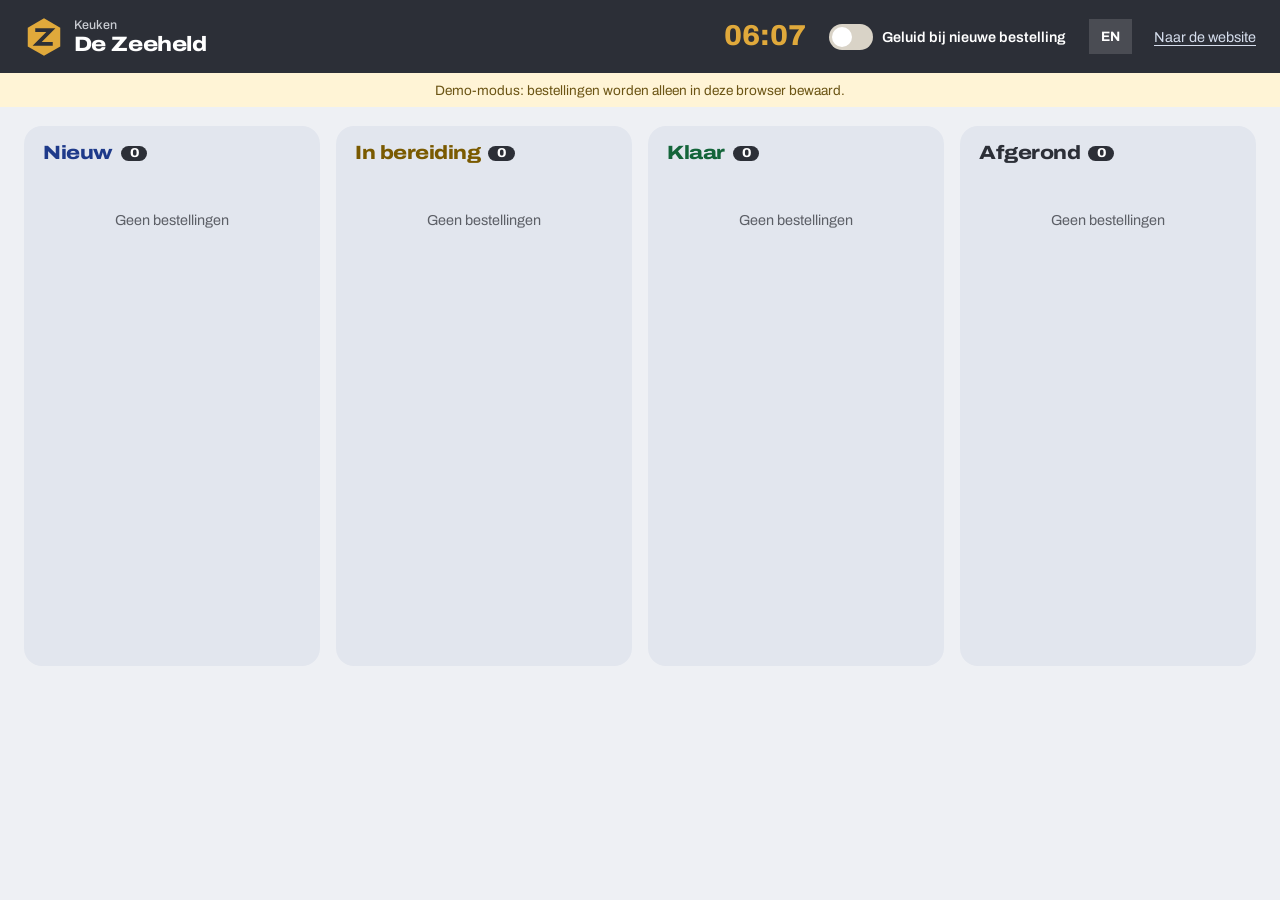
==== commit 5d4ecbcc: "Redesign: hexagon tile floor style with Archivo Co-Authored-By: Claude Opus 5.5 <noreply@anthropic.c" ====
--- a/keuken.html
+++ b/keuken.html
@@ -8,7 +8,7 @@
   <link rel="icon" href="img/favicon.svg" type="image/svg+xml">
   <link rel="preconnect" href="https://fonts.googleapis.com">
   <link rel="preconnect" href="https://fonts.gstatic.com" crossorigin>
-  <link href="https://fonts.googleapis.com/css2?family=Bodoni+Moda:ital,opsz,wght@0,6..96,500..900;1,6..96,500..700&family=Schibsted+Grotesk:wght@400;500;700&display=swap" rel="stylesheet">
+  <link href="https://fonts.googleapis.com/css2?family=Archivo:wdth,wght@62..125,400..900&display=swap" rel="stylesheet">
   <link rel="stylesheet" href="css/style.css">
   <link rel="stylesheet" href="css/order.css">
   <link rel="stylesheet" href="css/kitchen.css">
--- a/css/style.css
+++ b/css/style.css
@@ -1,63 +1,67 @@
 /*
-  De Zeeheld: de huisstijl komt van de gevel zelf.
-  Zwarte gevelplank met bladgoud, rode deur, bakstenen muur, paarse markiezen en wit stucwerk.
-  Vlakken worden gescheiden door een stap in toon, niet door lijnen of schaduwen.
+  De Zeeheld: de huisstijl komt van de vloer van de zaak.
+  Zeshoekige tegels in mosterd, oranje, leisteen en lichtgrijs, met witte muren erboven.
+  Vlakken worden gescheiden door een stap in kleur, niet door lijnen of schaduwen.
 */
 :root {
-  --lak: #1f2a2e;        /* gevelplank */
-  --lak-2: #2c3a3f;
-  --gold: #c99a3e;       /* bladgoud */
-  --gold-light: #e9c978;
-  --gold-dark: #8f6a22;
-  --red: #b3261e;        /* de voordeur */
-  --red-dark: #7e1812;
-  --brick: #7a3424;      /* metselwerk */
-  --lila: #6e4d8c;       /* markiezen */
-  --lila-soft: #ebe4f1;
-  --kalk: #f1f0eb;       /* stucwerk */
-  --paper: #fbfaf7;
-  --sand: #e7e4dc;       /* een stap donkerder dan kalk */
+  --white: #fbfaf8;        /* de muren */
+  --tile-light: #efebe4;   /* lichte tegel, een stap donkerder dan de muur */
+  --tile-grey: #d9d3c7;
+  --stone: #a9a49b;
+  --mustard: #e0a93b;
+  --mustard-light: #f0c870;
+  --mustard-dark: #a87a1c;
+  --mustard-soft: #f6e7c4;
+  --orange: #d46a2c;
+  --orange-deep: #b54e1b;  /* knoppen en het kortingsvlak */
+  --slate: #3f4350;        /* donkere tegel */
+  --slate-2: #2c2f37;      /* stoelen */
+  --ink: #26282e;
+  --muted: #5c5f66;
+  --line: #dcd6cb;
+  --paper: #ffffff;
   --green: #2f7d55;
-  --ink: #22292c;
-  --muted: #5d6669;
-  --line: #dcd8ce;
-  --radius: 2px;
-  --shadow: 0 18px 40px -16px rgba(31, 42, 46, .45);  /* alleen voor wat echt zweeft */
+  --radius: 0;
+  --shadow: 0 18px 40px -16px rgba(38, 40, 46, .45);  /* alleen voor wat echt zweeft */
   --ease-out: cubic-bezier(.16, 1, .3, 1);
-  --font-display: "Bodoni Moda", "Didot", Georgia, serif;
-  --font-body: "Schibsted Grotesk", system-ui, -apple-system, "Segoe UI", sans-serif;
+  --font-display: "Archivo", system-ui, sans-serif;
+  --font-body: "Archivo", system-ui, -apple-system, "Segoe UI", sans-serif;
 }
 
 *, *::before, *::after { box-sizing: border-box; }
-html { scroll-behavior: smooth; scroll-padding-top: 84px; scrollbar-color: var(--lak-2) var(--kalk); }
+html { scroll-behavior: smooth; scroll-padding-top: 84px; scrollbar-color: var(--slate) var(--tile-light); }
 body {
   margin: 0;
   font-family: var(--font-body);
   font-size: 17px;
-  line-height: 1.6;
+  line-height: 1.55;
   color: var(--ink);
-  background: var(--kalk);
-  caret-color: var(--red);
+  background: var(--white);
+  caret-color: var(--orange-deep);
   -webkit-font-smoothing: antialiased;
 }
-::selection { background: var(--gold-light); color: var(--lak); }
+::selection { background: var(--mustard); color: var(--ink); }
 img, svg { display: block; max-width: 100%; }
 a { color: inherit; text-underline-offset: .2em; text-decoration-thickness: 1px; }
-h1, h2, h3 { font-family: var(--font-display); font-weight: 700; line-height: 1.05; margin: 0; text-wrap: balance; }
-h2 { font-size: clamp(2.3rem, 4.8vw, 3.6rem); color: var(--lak); letter-spacing: -.015em; }
-:focus-visible { outline: 3px solid var(--gold); outline-offset: 2px; }
-
-.container { width: min(1180px, 100% - 32px); margin-inline: auto; }
-
-.section-head { margin-bottom: 2.4rem; max-width: 46rem; }
-.section-lead { max-width: 40rem; margin: 1rem 0 0; font-size: 1.1rem; }
+h1, h2, h3 {
+  font-family: var(--font-display);
+  font-weight: 800; font-stretch: 118%;
+  line-height: .98; letter-spacing: -.025em;
+  margin: 0; text-wrap: balance;
+}
+h2 { font-size: clamp(2.3rem, 5vw, 4rem); color: var(--slate-2); }
+:focus-visible { outline: 3px solid var(--orange); outline-offset: 2px; }
+
+.container { width: min(1200px, 100% - 32px); margin-inline: auto; }
+.section-head { margin-bottom: 2.6rem; max-width: 46rem; }
+.section-lead { max-width: 40rem; margin: 1rem 0 0; font-size: 1.12rem; }
 
 .ico { width: 20px; height: 20px; flex: none; fill: none; stroke: currentColor; stroke-width: 2; stroke-linecap: round; stroke-linejoin: round; }
 
-/* Knoppen: vlak, één kleur, rechte hoeken zoals een geschilderd bord */
+/* Knoppen: vlak, één kleur, rechte hoeken zoals een tegel */
 .btn {
   display: inline-flex; align-items: center; justify-content: center; gap: .5rem;
-  padding: .9rem 1.5rem;
+  padding: .95rem 1.6rem;
   border-radius: var(--radius);
   font: inherit; font-weight: 700;
   text-decoration: none;
@@ -66,301 +70,252 @@
   transition: transform .15s var(--ease-out), background .15s ease, color .15s ease;
 }
 .btn:active { transform: translateY(2px) scale(.98); }
-.btn--primary { background: var(--red); color: #fff; }
-.btn--primary:hover { background: var(--red-dark); }
-.btn--outline { color: var(--lak); border-color: var(--lak); }
-.btn--outline:hover { background: var(--lak); color: var(--kalk); }
+.btn--primary { background: var(--orange-deep); color: #fff; }
+.btn--primary:hover { background: #973f14; }
+.btn--outline { color: var(--slate-2); border-color: var(--slate-2); }
+.btn--outline:hover { background: var(--slate-2); color: #fff; }
 
 /* Bovenbalk */
-.topbar { background: var(--lak); color: #cfd6d6; font-size: .85rem; }
+.topbar { background: var(--slate-2); color: #d4d6db; font-size: .85rem; }
 .topbar__inner { display: flex; justify-content: space-between; align-items: center; gap: 1rem; padding: .45rem 0; }
 .topbar__phone { display: inline-flex; align-items: center; gap: .4rem; text-decoration: none; font-weight: 700; color: #fff; white-space: nowrap; }
 .topbar__phone .ico { width: 15px; height: 15px; }
 .status { display: inline-flex; align-items: center; gap: .5rem; }
-.status__dot { width: 9px; height: 9px; border-radius: 50%; background: #9aa3a5; flex: none; }
+.status__dot { width: 9px; height: 9px; border-radius: 50%; background: #9aa0a8; flex: none; }
 .status.is-open .status__dot { background: #5ad48a; box-shadow: 0 0 0 0 rgba(90,212,138,.7); animation: pulse 2s infinite; }
-.status.is-closed .status__dot { background: #f07a6e; }
+.status.is-closed .status__dot { background: #f08a5e; }
 @keyframes pulse { 70% { box-shadow: 0 0 0 8px rgba(90,212,138,0); } 100% { box-shadow: 0 0 0 0 rgba(90,212,138,0); } }
 
 /* Header */
 .header {
   position: sticky; top: 0; z-index: 50;
-  background: var(--kalk);
+  background: var(--white);
   transition: box-shadow .2s;
 }
-.header.is-scrolled { box-shadow: 0 10px 24px -18px rgba(31,42,46,.55); }
+.header.is-scrolled { box-shadow: 0 10px 24px -18px rgba(38,40,46,.55); }
 .header__inner { display: flex; align-items: center; justify-content: space-between; height: 72px; gap: 1rem; }
-.logo { display: flex; align-items: center; gap: .65rem; text-decoration: none; color: var(--lak); }
-.logo__text { font-family: var(--font-display); font-weight: 800; font-size: 1.4rem; line-height: 1; }
-.logo__text small { display: block; font-style: italic; font-weight: 600; font-size: .8rem; color: var(--red); margin-bottom: 2px; }
-
-.nav { display: flex; gap: 1.9rem; }
-.nav a { text-decoration: none; font-weight: 500; color: var(--lak); position: relative; }
-.nav a::after { content: ""; position: absolute; left: 0; right: 100%; bottom: -4px; height: 2px; background: var(--red); transition: right .25s var(--ease-out); }
+.logo { display: flex; align-items: center; gap: .6rem; text-decoration: none; color: var(--slate-2); }
+.logo__text { font-weight: 800; font-stretch: 118%; font-size: 1.3rem; line-height: 1; letter-spacing: -.02em; }
+.logo__text small { display: block; font-weight: 500; font-stretch: 100%; font-size: .78rem; letter-spacing: 0; color: var(--muted); margin-bottom: 3px; }
+
+.nav { display: flex; gap: 1.8rem; }
+.nav a { text-decoration: none; font-weight: 500; color: var(--slate-2); position: relative; }
+.nav a::after { content: ""; position: absolute; left: 0; right: 100%; bottom: -5px; height: 3px; background: var(--mustard); transition: right .25s var(--ease-out); }
 .nav a:hover::after, .nav a:focus-visible::after { right: 0; }
 
 .header__actions { display: flex; align-items: center; gap: .5rem; }
 .lang {
   font: inherit; font-size: .85rem; font-weight: 700;
-  padding: .4rem .75rem; border-radius: var(--radius);
-  border: 2px solid var(--lak); background: transparent; color: var(--lak); cursor: pointer;
+  padding: .45rem .75rem; border-radius: var(--radius);
+  border: 0; background: var(--tile-light); color: var(--slate-2); cursor: pointer;
   transition: background .15s, color .15s;
 }
-.lang:hover { background: var(--lak); color: var(--kalk); }
+.lang:hover { background: var(--slate-2); color: #fff; }
 .burger { display: none; width: 44px; height: 44px; border: 0; background: transparent; cursor: pointer; padding: 10px; }
-.burger span { display: block; height: 2px; margin: 6px 0; background: var(--lak); transition: transform .2s, opacity .2s; }
+.burger span { display: block; height: 3px; margin: 5px 0; background: var(--slate-2); transition: transform .2s, opacity .2s; }
 .burger[aria-expanded="true"] span:nth-child(1) { transform: translateY(8px) rotate(45deg); }
 .burger[aria-expanded="true"] span:nth-child(2) { opacity: 0; }
 .burger[aria-expanded="true"] span:nth-child(3) { transform: translateY(-8px) rotate(-45deg); }
 
-/* Hero: de gevel */
-.fascia {
-  background: var(--lak);
-  border-top: 14px solid #fff;               /* stucwerk lijst boven de plank */
-}
-.fascia__board {
-  position: relative;
-  padding: clamp(1.6rem, 4vw, 2.8rem) 1rem clamp(1.4rem, 3.4vw, 2.4rem);
-  text-align: center;
-}
-.fascia__name { display: flex; flex-direction: column; align-items: center; color: var(--gold-light); }
-.fascia__script, .fascia__caps { text-shadow: 0 2px 3px rgba(0,0,0,.55); }
-.fascia__script { font-style: italic; font-weight: 600; font-size: clamp(1.3rem, 3.2vw, 2.4rem); line-height: 1.1; color: var(--gold); }
-.fascia__caps {
-  font-weight: 800;
-  font-size: clamp(2.6rem, 10.6vw, 8.6rem);
-  line-height: .95;
-  letter-spacing: .03em;
-  text-transform: uppercase;
-}
-
-/* Het blauwe straatnaambordje op de hoek van het pand */
-.street-sign {
-  position: absolute; top: -9px; right: 0;
-  padding: .2rem .65rem;
-  background: #1f4596; color: #fff;
-  border: 2px solid #fff; border-radius: 3px;
-  box-shadow: 0 0 0 1px #1f4596;
-  font-size: .72rem; font-weight: 700; letter-spacing: .02em;
-  white-space: nowrap;
-}
-
+/* Hero */
 .hero__inner {
-  display: grid; grid-template-columns: 1.1fr .9fr; gap: 3rem;
+  display: grid; grid-template-columns: .9fr 1.1fr; gap: 2.4rem 3.5rem;
   align-items: start;
-  padding-top: 3.2rem;
-}
-.hero__text { padding-top: 3rem; }
+  padding-block: 2.8rem 3.5rem;
+}
 .hero__title {
-  margin: 0;
-  font-family: var(--font-display); font-weight: 700;
-  font-size: clamp(2.1rem, 4.4vw, 3.4rem); line-height: 1.05; letter-spacing: -.015em;
-  color: var(--lak);
-  max-width: 15ch;
-  text-wrap: balance;
-}
-.hero__lead { font-size: 1.15rem; max-width: 34rem; margin: 1.4rem 0 2rem; }
-.hero__cta { display: flex; flex-wrap: wrap; gap: 1rem; }
-.hero__ready { margin: 1.1rem 0 0; font-weight: 700; color: var(--green); }
+  grid-column: 1 / -1;
+  font-size: clamp(2.4rem, 8.4vw, 7.4rem);
+  line-height: .92; letter-spacing: -.035em;
+  color: var(--slate-2);
+}
+.hero__lead { font-size: 1.15rem; max-width: 33rem; margin: 0 0 2.1rem; }
+.hero__cta { display: flex; flex-wrap: wrap; gap: .8rem; }
+.hero__ready {
+  display: inline-block;
+  margin: 1.2rem 0 0; padding: .55rem .9rem;
+  background: var(--mustard-soft); color: var(--slate-2);
+  font-weight: 700;
+}
 .hero__ready[hidden] { display: none; }
-.hero__meta { display: flex; flex-wrap: wrap; align-items: center; gap: .6rem 1.6rem; margin-top: 1.8rem; color: var(--muted); font-size: .95rem; }
+.hero__meta { display: flex; flex-wrap: wrap; align-items: center; gap: .6rem 1.6rem; margin-top: 1.6rem; color: var(--muted); font-size: .95rem; }
 .rating { display: inline-flex; align-items: center; gap: .45rem; text-decoration: none; }
 .rating:hover strong { text-decoration: underline; }
-.rating strong { color: var(--lak); }
+.rating strong { color: var(--slate-2); }
 .price { font-weight: 500; }
 
-/* Sterren: grijze rij met een gouden rij erover, afgekapt op de score */
+.hero__photo { position: relative; margin: 0; aspect-ratio: 5 / 4; overflow: hidden; background: var(--tile-grey); }
+.hero__photo img { width: 100%; height: 100%; object-fit: cover; object-position: 30% 60%; }
+.hero__photo figcaption { position: absolute; left: 0; bottom: 0; padding: .35rem .7rem; background: var(--white); font-size: .8rem; color: var(--muted); }
+
+/* Sterren: grijze rij met een gekleurde rij erover, afgekapt op de score */
 .stars {
   --percent: calc(var(--rating) / 5 * 100%);
-  position: relative;
-  display: inline-block;
-  font-size: 1.05rem;
-  letter-spacing: 2px;
-  line-height: 1;
-  color: #d4cfc2;
-  white-space: nowrap;
+  position: relative; display: inline-block;
+  font-size: 1.05rem; letter-spacing: 2px; line-height: 1;
+  color: var(--tile-grey); white-space: nowrap;
 }
 .stars::before {
   content: "★★★★★";
   position: absolute; left: 0; top: 0;
   width: var(--percent); overflow: hidden;
-  color: var(--gold);
+  color: var(--mustard);
 }
 .stars--lg { font-size: 1.5rem; }
 
-/* Etalage met markies */
-.hero__window { margin: 0; justify-self: end; width: min(430px, 100%); }
-.awning {
-  height: 64px; margin: 0 -14px;
-  background: repeating-linear-gradient(90deg, var(--lila) 0 30px, #fff 30px 60px);
-  -webkit-mask:
-    linear-gradient(#000 0 0) top / 100% calc(100% - 15px) no-repeat,
-    radial-gradient(circle 15px at 50% 0, #000 98%, transparent) bottom / 30px 15px repeat-x;
-          mask:
-    linear-gradient(#000 0 0) top / 100% calc(100% - 15px) no-repeat,
-    radial-gradient(circle 15px at 50% 0, #000 98%, transparent) bottom / 30px 15px repeat-x;
-  position: relative; z-index: 1;
-  transform-origin: top;
-}
-.hero__photo {
-  margin-top: -14px;
-  aspect-ratio: 4 / 5;
-  border: 10px solid var(--lak);
-  overflow: hidden;
-  background: var(--lak-2);
-}
-.hero__photo img { width: 100%; height: 100%; object-fit: cover; }
-.hero__window figcaption { margin-top: .6rem; font-size: .8rem; color: var(--muted); text-align: right; }
-
-/* Diensten: onderaan de gevel, een stap donkerder */
-.services { margin-top: 4.5rem; background: var(--sand); }
-.services__grid { display: grid; grid-template-columns: repeat(4, 1fr); gap: 2rem; padding-block: 1.5rem; }
-.service strong { display: block; font-family: var(--font-display); font-size: 1.25rem; color: var(--lak); line-height: 1.2; }
-.service small { font-size: .9rem; }
-
-/* Openingsmoment: de plank wordt verguld, de markies rolt uit, de etalage gaat aan */
+/* De tegelvloer, door main.js gelegd. Zonder script blijft het een effen vlak. */
+.floor { height: 150px; background: var(--slate); overflow: hidden; }
+.floor svg { width: 100%; height: 100%; }
+.floor polygon { transform-box: fill-box; transform-origin: center; }
 @media (prefers-reduced-motion: no-preference) {
-  .fascia__script, .fascia__caps { animation: gild 1.1s var(--ease-out) both; }
-  .fascia__script { animation-delay: .1s; }
-  .fascia__caps { animation-delay: .25s; }
-  .awning { animation: unroll .8s .7s var(--ease-out) both; }
-  .hero__photo img { animation: settle 1.6s .8s var(--ease-out) both; }
+  .floor.is-laying polygon { animation: lay .6s var(--ease-out) both; animation-delay: calc(var(--d) * 1ms); }
   .hero__text > * { animation: rise .8s var(--ease-out) both; }
-  .hero__text > :nth-child(1) { animation-delay: .55s; }
-  .hero__text > :nth-child(2) { animation-delay: .63s; }
-  .hero__text > :nth-child(3) { animation-delay: .71s; }
-  .hero__text > :nth-child(4) { animation-delay: .79s; }
-  .hero__text > :nth-child(5) { animation-delay: .87s; }
-}
-@keyframes gild { from { clip-path: inset(0 100% 0 0); } to { clip-path: inset(0 0 0 0); } }
-@keyframes unroll { from { transform: scaleY(.05); } to { transform: none; } }
-@keyframes settle { from { transform: scale(1.08); opacity: .4; } to { transform: none; opacity: 1; } }
-@keyframes rise { from { transform: translateY(20px); opacity: 0; } to { transform: none; opacity: 1; } }
+  .hero__title { animation: rise .8s var(--ease-out) both; }
+  .hero__text > :nth-child(1) { animation-delay: .08s; }
+  .hero__text > :nth-child(2) { animation-delay: .15s; }
+  .hero__text > :nth-child(3) { animation-delay: .22s; }
+  .hero__text > :nth-child(4) { animation-delay: .29s; }
+  .hero__photo img { animation: settle 1.6s .1s var(--ease-out) both; }
+}
+@keyframes lay { from { transform: scale(.2) rotate(-30deg); opacity: 0; } to { transform: none; opacity: 1; } }
+@keyframes rise { from { transform: translateY(22px); opacity: 0; } to { transform: none; opacity: 1; } }
+@keyframes settle { from { transform: scale(1.07); } to { transform: none; } }
+
+/* Diensten: vier feiten op de lichte tegel */
+.services { background: var(--tile-light); }
+.services__grid { display: grid; grid-template-columns: repeat(4, 1fr); gap: 2rem; padding-block: 1.8rem; }
+.service strong { display: block; font-weight: 800; font-stretch: 112%; font-size: 1.15rem; color: var(--slate-2); line-height: 1.2; }
+.service small { font-size: .92rem; }
+
+/* Ledenkorting: een vol oranje vlak */
+.promo { background: var(--orange-deep); color: #fff; }
+.promo__inner {
+  display: grid; grid-template-columns: auto 1fr auto; align-items: center; gap: 1.5rem 3rem;
+  padding-block: 3.5rem;
+}
+.promo__badge {
+  font-weight: 900; font-stretch: 125%;
+  font-size: clamp(4rem, 10vw, 8.5rem); line-height: .85; letter-spacing: -.04em;
+  color: var(--mustard-light);
+}
+.promo__text h2 { color: #fff; font-size: clamp(1.7rem, 3.2vw, 2.6rem); }
+.promo__text p { margin: .7rem 0 0; color: #fff; max-width: 34rem; }
+.promo .btn--primary { background: var(--slate-2); }
+.promo .btn--primary:hover { background: #000; }
 
 /* Menu */
-.menu { padding: 7.5rem 0 5rem; }
+.menu { padding: 8rem 0 5rem; }
 .menu__tools {
   position: sticky; top: 72px; z-index: 20;
-  background: var(--kalk);
+  background: var(--white);
   padding: .9rem 0;
-  margin-bottom: 1.5rem;
+  margin-bottom: 1.6rem;
 }
 .chips { display: flex; gap: .45rem; overflow-x: auto; scrollbar-width: none; padding-bottom: .2rem; }
 .chips::-webkit-scrollbar { display: none; }
 .chip {
   flex: none;
-  font: inherit; font-size: .92rem; font-weight: 500;
-  padding: .5rem 1rem; border-radius: var(--radius);
-  border: 0; background: var(--sand); color: var(--lak);
+  font: inherit; font-size: .92rem; font-weight: 600;
+  padding: .55rem 1rem; border-radius: var(--radius);
+  border: 0; background: var(--tile-light); color: var(--slate-2);
   cursor: pointer; white-space: nowrap;
   transition: background .15s, color .15s;
 }
-.chip:hover { background: var(--line); }
-.chip.is-active { background: var(--lak); color: var(--gold-light); }
+.chip:hover { background: var(--tile-grey); }
+.chip.is-active { background: var(--slate-2); color: #fff; }
 .menu__filters { display: flex; flex-wrap: wrap; align-items: center; gap: 1rem 1.5rem; margin-top: .8rem; }
 .search {
   flex: 1 1 260px; max-width: 380px;
   display: flex; align-items: center; gap: .55rem;
-  padding: .55rem .9rem; border-radius: var(--radius);
-  background: var(--paper); border: 1.5px solid var(--line);
+  padding: .6rem .9rem; border-radius: var(--radius);
+  background: var(--paper); border: 2px solid var(--tile-grey);
   color: var(--muted);
 }
-.search:focus-within { border-color: var(--lak); }
+.search:focus-within { border-color: var(--slate-2); }
 .search input { border: 0; outline: 0; background: transparent; font: inherit; width: 100%; color: var(--ink); }
 .search input::placeholder { color: var(--muted); }
-.toggle { display: inline-flex; align-items: center; gap: .6rem; font-weight: 500; color: var(--lak); cursor: pointer; user-select: none; }
+.toggle { display: inline-flex; align-items: center; gap: .6rem; font-weight: 600; color: var(--slate-2); cursor: pointer; user-select: none; }
 .toggle input { position: absolute; opacity: 0; pointer-events: none; }
-.toggle__track { width: 44px; height: 26px; border-radius: 999px; background: #cfcabd; position: relative; transition: background .2s; }
+.toggle__track { width: 44px; height: 26px; border-radius: 999px; background: var(--tile-grey); position: relative; transition: background .2s; }
 .toggle__track::after { content: ""; position: absolute; top: 3px; left: 3px; width: 20px; height: 20px; border-radius: 50%; background: #fff; transition: transform .2s var(--ease-out); }
 .toggle input:checked + .toggle__track { background: var(--green); }
 .toggle input:checked + .toggle__track::after { transform: translateX(18px); }
-.toggle input:focus-visible + .toggle__track { outline: 3px solid var(--gold); outline-offset: 2px; }
+.toggle input:focus-visible + .toggle__track { outline: 3px solid var(--orange); outline-offset: 2px; }
 
 .menu__grid { columns: 2 380px; column-gap: 1.5rem; }
 
-/* Elke categorie krijgt een eigen bordje, net als de gevelplank */
+/* Elke categorie krijgt de kleur van een andere tegel */
 .cat {
+  --cat-bg: var(--mustard); --cat-fg: var(--slate-2);
   break-inside: avoid;
-  background: var(--paper);
-  border-radius: var(--radius);
+  background: var(--tile-light);
   overflow: hidden;
   margin-bottom: 1.5rem;
 }
+.cat:nth-child(4n+2) { --cat-bg: var(--slate); --cat-fg: #fff; }
+.cat:nth-child(4n+3) { --cat-bg: var(--orange-deep); --cat-fg: #fff; }
+.cat:nth-child(4n+4) { --cat-bg: var(--tile-grey); --cat-fg: var(--slate-2); }
 .cat__head {
   display: flex; align-items: baseline; gap: .8rem;
-  padding: 1rem 1.4rem .9rem;
-  background: var(--lak);
-}
-.cat h3 { font-size: 1.6rem; color: var(--gold-light); }
-.cat__count { margin-left: auto; font-size: .82rem; color: #aab4b4; white-space: nowrap; }
-.cat__note { margin: 1rem 1.4rem 0; padding: .6rem .9rem; background: #f3e8cc; font-size: .9rem; color: #5c4710; }
+  padding: 1.1rem 1.4rem 1rem;
+  background: var(--cat-bg); color: var(--cat-fg);
+}
+.cat h3 { font-size: 1.65rem; }
+.cat__count { margin-left: auto; font-size: .85rem; font-weight: 600; white-space: nowrap; }
+.cat__note { margin: 1rem 1.4rem 0; padding: .6rem .9rem; background: var(--mustard-soft); font-size: .9rem; color: #5c4710; }
 .cat ul { list-style: none; margin: 0; padding: .7rem 1.4rem 1rem; }
 .item { display: flex; align-items: baseline; gap: .5rem; padding: .38rem 0; }
 .item__name { font-weight: 500; }
-.item__dots { flex: 1; border-bottom: 2px dotted #cdc7b8; transform: translateY(-4px); min-width: 1rem; }
-.item__price { font-weight: 700; color: var(--lak); font-variant-numeric: tabular-nums; white-space: nowrap; }
-.veg { display: inline-block; margin-left: .35rem; font-size: .68rem; font-weight: 700; color: #fff; background: var(--green); border-radius: var(--radius); padding: .05rem .32rem; vertical-align: 2px; }
-mark { background: #f3dd94; color: inherit; padding: 0 1px; }
+.item__dots { flex: 1; border-bottom: 2px dotted var(--stone); transform: translateY(-4px); min-width: 1rem; }
+.item__price { font-weight: 700; color: var(--slate-2); font-variant-numeric: tabular-nums; white-space: nowrap; }
+.veg { display: inline-block; margin-left: .35rem; font-size: .68rem; font-weight: 700; color: #fff; background: var(--green); padding: .05rem .32rem; vertical-align: 2px; }
+mark { background: var(--mustard-light); color: inherit; padding: 0 1px; }
 .menu__empty { text-align: center; color: var(--muted); padding: 2rem 0; }
 
-.cat__photo { position: relative; margin: 0; aspect-ratio: 16 / 9; overflow: hidden; background: var(--line); }
+.cat__photo { position: relative; margin: 0; aspect-ratio: 16 / 9; overflow: hidden; background: var(--tile-grey); }
 .cat__photo img { width: 100%; height: 100%; object-fit: cover; }
-.cat__photo figcaption { position: absolute; right: 10px; bottom: 8px; font-size: .7rem; color: #fff; background: rgba(31,42,46,.6); padding: .1rem .5rem; }
-
-.extras {
-  margin-top: .5rem; padding: 1.5rem 1.7rem;
-  border-radius: var(--radius);
-  background: #f3e8cc;
-  color: var(--lak);
-}
-.extras strong { font-family: var(--font-display); font-size: 1.35rem; line-height: 1.25; }
-.extras p { margin: .3rem 0 0; }
+.cat__photo figcaption { position: absolute; right: 0; bottom: 0; font-size: .72rem; color: var(--muted); background: var(--white); padding: .15rem .5rem; }
+
+.extras { margin-top: .5rem; padding: 1.6rem 1.8rem; background: var(--mustard); color: var(--slate-2); }
+.extras strong { font-weight: 800; font-stretch: 112%; font-size: 1.35rem; line-height: 1.2; }
+.extras p { margin: .35rem 0 0; }
 .menu__legal { margin-top: 1rem; font-size: .85rem; color: var(--muted); }
 
-/* Reviews: tegen de bakstenen muur */
-.reviews { padding: 7rem 0; background: var(--brick); color: #f6ebe5; }
+/* Reviews: op de donkere tegel */
+.reviews { padding: 7.5rem 0; background: var(--slate); color: #eceef1; }
 .reviews h2 { color: #fff; }
 .reviews__head { display: flex; flex-wrap: wrap; justify-content: space-between; align-items: flex-end; gap: 1.5rem; margin-bottom: 3.5rem; }
 .reviews__head .section-head { margin: 0; }
 .score { display: flex; align-items: center; gap: 1rem; }
-.score > strong { font-family: var(--font-display); font-size: 4.5rem; font-weight: 800; color: var(--gold-light); line-height: 1; }
-.score small { display: block; color: #ecd6cc; }
-.reviews .stars { color: rgba(255,255,255,.28); }
-.reviews .stars::before { color: var(--gold-light); }
+.score > strong { font-weight: 900; font-stretch: 125%; font-size: 5rem; color: var(--mustard); line-height: .9; letter-spacing: -.04em; }
+.score small { display: block; color: #d4d6db; }
+.reviews .stars { color: rgba(255,255,255,.25); }
 .reviews__grid { display: grid; grid-template-columns: repeat(3, 1fr); gap: 3rem; }
-.review { margin: 0; display: flex; flex-direction: column; gap: 1.1rem; }
-.review blockquote { margin: 0; flex: 1; font-family: var(--font-display); font-style: italic; font-weight: 500; font-size: 1.45rem; line-height: 1.35; color: #fff; }
+.review { margin: 0; display: flex; flex-direction: column; gap: 1.2rem; }
+.review blockquote { margin: 0; flex: 1; font-weight: 600; font-stretch: 106%; font-size: 1.4rem; line-height: 1.3; letter-spacing: -.01em; color: #fff; }
 .review figcaption { display: flex; align-items: center; gap: .6rem; font-weight: 700; color: #fff; }
-.review figcaption small { font-weight: 400; color: #ecd6cc; }
-.avatar { width: 36px; height: 36px; border-radius: 50%; background: var(--gold-light); color: var(--lak); display: grid; place-items: center; font-size: .75rem; font-weight: 700; }
+.review figcaption small { font-weight: 400; color: #d4d6db; }
+.avatar { width: 36px; height: 36px; border-radius: 50%; background: var(--mustard); color: var(--slate-2); display: grid; place-items: center; font-size: .75rem; font-weight: 800; }
 
 /* Galerij */
-.gallery { padding: 7rem 0 1rem; }
-.gallery__grid {
-  display: grid;
-  grid-template-columns: repeat(3, 1fr);
-  grid-auto-rows: 200px;
-  gap: .8rem;
-}
-.gallery__item {
-  position: relative; padding: 0; border: 0; cursor: zoom-in;
-  border-radius: var(--radius); overflow: hidden; background: var(--line);
-}
+.gallery { padding: 7.5rem 0 1rem; }
+.gallery__grid { display: grid; grid-template-columns: repeat(3, 1fr); grid-auto-rows: 210px; gap: .6rem; }
+.gallery__item { position: relative; padding: 0; border: 0; cursor: zoom-in; overflow: hidden; background: var(--tile-grey); }
 .gallery__item img { width: 100%; height: 100%; object-fit: cover; transition: transform .7s var(--ease-out); }
 .gallery__item:hover img, .gallery__item:focus-visible img { transform: scale(1.04); }
-.gallery__item:focus-visible { outline: 3px solid var(--gold); outline-offset: 3px; }
+.gallery__item:focus-visible { outline: 3px solid var(--orange); outline-offset: 3px; }
 .gallery__item--big { grid-column: span 2; grid-row: span 2; }
 
 .lightbox {
   position: fixed; inset: 0; z-index: 120;
   display: flex; align-items: center; justify-content: center; gap: 1rem;
   padding: 16px;
-  background: rgba(20, 28, 31, .94);
+  background: rgba(34, 36, 42, .95);
 }
 .lightbox[hidden] { display: none; }
 .lightbox__figure { margin: 0; max-width: min(1000px, 100%); text-align: center; }
 .lightbox__figure img { max-width: 100%; max-height: 78vh; margin: 0 auto; }
-.lightbox__figure figcaption { margin-top: .8rem; color: #cfd6d6; font-size: .95rem; }
+.lightbox__figure figcaption { margin-top: .8rem; color: #d4d6db; font-size: .95rem; }
 .lightbox__btn {
   flex: none; width: 48px; height: 48px; border-radius: 50%;
   border: 0; background: rgba(255,255,255,.14); color: #fff;
@@ -374,43 +329,41 @@
 /* Info */
 .info { padding: 6rem 0 7rem; }
 .info__grid { display: grid; grid-template-columns: 1fr 1fr; gap: 1.5rem; }
-.card { background: var(--paper); border-radius: var(--radius); padding: 1.8rem; }
-.card h2 { font-size: 2.1rem; margin-bottom: 1.2rem; }
-
-/* Openingstijden als het bordje op de deur */
-.hours { align-self: start; background: var(--lak); color: #dfe4e3; }
-.hours h2 { color: var(--gold-light); }
+.card { background: var(--tile-light); padding: 2rem; }
+.card h2 { font-size: 2.3rem; margin-bottom: 1.3rem; }
+
+/* Openingstijden op de mosterdgele tegel */
+.hours { align-self: start; background: var(--mustard); color: var(--slate-2); }
 .hours table { width: 100%; border-collapse: collapse; }
-.hours td { padding: .62rem .5rem; border-bottom: 1px solid rgba(255,255,255,.1); }
+.hours td { padding: .65rem .55rem; border-bottom: 2px solid rgba(44,47,55,.12); }
 .hours tr:last-child td { border-bottom: 0; }
-.hours td:last-child { text-align: right; font-variant-numeric: tabular-nums; font-weight: 500; }
-.hours tr.is-today td { font-weight: 700; color: var(--gold-light); background: rgba(201,154,62,.16); }
-.today-tag { margin-left: .5rem; font-size: .75rem; font-weight: 700; background: var(--gold-light); color: var(--lak); border-radius: var(--radius); padding: .05rem .4rem; vertical-align: 1px; }
-
-.contact__photo { position: relative; margin: -1.8rem -1.8rem 1.4rem; aspect-ratio: 16 / 9; overflow: hidden; }
+.hours td:last-child { text-align: right; font-variant-numeric: tabular-nums; font-weight: 600; }
+.hours tr.is-today td { font-weight: 800; background: var(--slate-2); color: #fff; }
+.today-tag { margin-left: .5rem; font-size: .75rem; font-weight: 700; background: var(--mustard); color: var(--slate-2); padding: .05rem .4rem; vertical-align: 1px; }
+
+.contact__photo { position: relative; margin: -2rem -2rem 1.5rem; aspect-ratio: 16 / 9; overflow: hidden; }
 .contact__photo img { width: 100%; height: 100%; object-fit: cover; object-position: center 35%; }
-.contact__photo figcaption { position: absolute; left: 12px; bottom: 10px; padding: .25rem .7rem; background: rgba(31,42,46,.85); color: #fff; font-size: .82rem; font-weight: 500; }
+.contact__photo figcaption { position: absolute; left: 0; bottom: 0; padding: .3rem .7rem; background: var(--slate-2); color: #fff; font-size: .82rem; font-weight: 500; }
 .contact__list { list-style: none; margin: 0 0 1.5rem; padding: 0; display: grid; gap: 1.1rem; }
 .contact__list li { display: flex; gap: .9rem; align-items: flex-start; }
-.contact__list li > .ico { margin-top: .25rem; color: var(--red); }
-.contact__list a { text-decoration: none; color: var(--lak); }
+.contact__list li > .ico { margin-top: .2rem; color: var(--orange-deep); }
+.contact__list a { text-decoration: none; color: var(--slate-2); }
 .contact__list a:hover { text-decoration: underline; }
 .contact__list small { color: var(--muted); }
 .contact__cta { display: flex; flex-wrap: wrap; gap: .8rem; }
 
-.map { grid-column: 1 / -1; border-radius: var(--radius); overflow: hidden; min-height: 340px; background: var(--sand); }
+.map { grid-column: 1 / -1; overflow: hidden; min-height: 340px; background: var(--tile-light); }
 .map iframe { width: 100%; height: 100%; min-height: 340px; border: 0; display: block; }
 
-/* Footer: de gevelplank komt terug, nu over de volle breedte */
-.footer { background: var(--lak); color: #c3cbcb; padding: 3.5rem 0 5.5rem; font-size: .95rem; border-top: 14px solid #fff; }
+/* Footer: de vloer komt terug, met de naam over de volle breedte */
+.footer { background: var(--slate-2); color: #c9ccd2; padding: 0 0 5.5rem; font-size: .95rem; }
+.footer .floor { height: 110px; margin-bottom: 3rem; }
 .footer__name {
-  margin: 0 0 2.5rem;
-  font-family: var(--font-display); font-weight: 800;
-  font-size: clamp(2.6rem, 11vw, 9.2rem); line-height: .92; letter-spacing: .03em;
-  text-transform: uppercase; text-align: center;
-  color: var(--gold-light);
-}
-.footer__name span { display: block; font-style: italic; font-weight: 600; font-size: .26em; letter-spacing: 0; text-transform: none; color: var(--gold); margin-bottom: .15em; }
+  margin: 0 0 2.4rem;
+  font-weight: 900; font-stretch: 125%;
+  font-size: clamp(3rem, 12.5vw, 10.5rem); line-height: .85; letter-spacing: -.045em;
+  color: var(--mustard);
+}
 .footer__inner { display: flex; flex-wrap: wrap; align-items: baseline; justify-content: space-between; gap: .6rem 2rem; }
 .footer p { margin: 0; }
 .footer a { color: #fff; }
@@ -422,7 +375,7 @@
   position: fixed; right: 16px; bottom: 16px; z-index: 60;
   width: 58px; height: 58px; border-radius: 50%;
   place-items: center; text-decoration: none;
-  background: var(--red); color: #fff;
+  background: var(--orange-deep); color: #fff;
   box-shadow: var(--shadow);
 }
 .fab .ico { width: 24px; height: 24px; }
@@ -435,12 +388,11 @@
 
 /* Responsive */
 @media (max-width: 960px) {
-  .hero__inner { grid-template-columns: 1fr; gap: 2.2rem; padding-top: 2.4rem; }
-  .hero__text { padding-top: 0; }
-  .hero__window { justify-self: start; width: min(520px, 100%); }
-  .hero__photo { aspect-ratio: 4 / 3; }
-  .hero__photo img { object-position: center 60%; }
+  .hero__inner { grid-template-columns: 1fr; gap: 2.2rem; padding-top: 2.2rem; }
+  .hero__photo { aspect-ratio: 16 / 10; }
   .services__grid { grid-template-columns: repeat(2, 1fr); gap: 1.2rem 2rem; }
+  .promo__inner { grid-template-columns: auto 1fr; }
+  .promo__inner .btn { grid-column: 1 / -1; justify-self: start; }
   .reviews__grid { grid-template-columns: 1fr; gap: 2.5rem; }
 }
 
@@ -449,7 +401,7 @@
   .nav {
     position: fixed; inset: 72px 0 auto 0;
     flex-direction: column; gap: 0;
-    background: var(--kalk);
+    background: var(--white);
     box-shadow: var(--shadow);
     transform: translateY(-100%); visibility: hidden;
     transition: transform .25s ease, visibility .25s;
@@ -457,22 +409,22 @@
   }
   .nav.is-open { transform: none; visibility: visible; }
   .nav a { padding: 1rem 16px; }
-  .nav a + a { box-shadow: inset 0 1px 0 var(--sand); }
+  .nav a + a { box-shadow: inset 0 2px 0 var(--tile-light); }
   .nav a::after { display: none; }
   .burger { display: block; }
-  .fascia { border-top-width: 10px; }
-  .street-sign { top: -7px; font-size: .66rem; }
+  .logo__text { font-size: 1.1rem; white-space: nowrap; }
   .hero__cta .btn { flex: 1 1 auto; }
-  .awning { height: 48px; margin: 0 -8px; }
-  .hero__photo { border-width: 7px; }
-  .services { margin-top: 3.5rem; }
-  .menu { padding: 5rem 0 4rem; }
+  .floor { height: 110px; }
+  .promo__inner { grid-template-columns: 1fr; padding-block: 3rem; gap: 1rem; }
+  .promo__inner .btn { width: 100%; }
+  .menu { padding: 5.5rem 0 4rem; }
   .menu__grid { columns: 1; }
   .cat__head, .cat ul { padding-inline: 1.1rem; }
   .cat__note { margin-inline: 1.1rem; }
-  .reviews { padding: 5rem 0; }
-  .gallery { padding-top: 5rem; }
-  .gallery__grid { grid-template-columns: 1fr 1fr; grid-auto-rows: 140px; gap: .5rem; }
+  .reviews { padding: 5.5rem 0; }
+  .score > strong { font-size: 4rem; }
+  .gallery { padding-top: 5.5rem; }
+  .gallery__grid { grid-template-columns: 1fr 1fr; grid-auto-rows: 140px; gap: .4rem; }
   .gallery__item--big { grid-column: span 2; grid-row: span 2; }
   .gallery__item:last-child { grid-column: span 2; }
   .lightbox__prev, .lightbox__next { position: absolute; bottom: 20px; }
@@ -483,7 +435,7 @@
   .info__grid { grid-template-columns: 1fr; }
   .card { padding: 1.5rem; }
   .contact__photo { margin: -1.5rem -1.5rem 1.3rem; }
-  .footer { border-top-width: 10px; }
+  .footer .floor { height: 80px; }
   .footer__inner { flex-direction: column; }
   .fab { display: grid; }
   .topbar__phone { display: none; }
--- a/css/order.css
+++ b/css/order.css
@@ -3,11 +3,11 @@
 .btn--block { width: 100%; }
 .icon-btn {
   width: 40px; height: 40px; border-radius: 50%;
-  border: 0; background: var(--kalk); color: var(--lak);
+  border: 0; background: var(--tile-light); color: var(--slate-2);
   cursor: pointer; display: grid; place-items: center; flex: none;
 }
 .icon-btn:hover { background: var(--line); }
-.link-btn { border: 0; background: none; padding: 0; font: inherit; font-weight: 700; color: var(--lak); text-decoration: underline; cursor: pointer; }
+.link-btn { border: 0; background: none; padding: 0; font: inherit; font-weight: 700; color: var(--slate-2); text-decoration: underline; cursor: pointer; }
 .muted { color: var(--muted); }
 body.no-scroll { overflow: hidden; }
 
@@ -16,25 +16,25 @@
   display: inline-flex; align-items: center; gap: .4rem;
   font: inherit; font-size: .9rem; font-weight: 700;
   padding: .4rem .9rem; border-radius: var(--radius);
-  border: 2px solid var(--lak); background: transparent; color: var(--lak); cursor: pointer;
+  border: 2px solid var(--slate-2); background: transparent; color: var(--slate-2); cursor: pointer;
   max-width: 160px;
 }
 .account-btn span:last-child { overflow: hidden; text-overflow: ellipsis; white-space: nowrap; }
-.account-btn:hover { background: var(--lak); color: var(--kalk); }
-.account-btn.is-member { border-color: var(--gold-dark); background: #f6ecd4; }
-.account-btn.is-member:hover { background: var(--gold); color: var(--lak); }
+.account-btn:hover { background: var(--slate-2); color: var(--tile-light); }
+.account-btn.is-member { border-color: var(--mustard-dark); background: #f6ecd4; }
+.account-btn.is-member:hover { background: var(--mustard); color: var(--slate-2); }
 .cart-btn {
   position: relative;
   width: 44px; height: 44px; border-radius: var(--radius);
-  border: 0; background: var(--lak); color: var(--gold-light); font-size: 1.15rem; cursor: pointer;
+  border: 0; background: var(--slate-2); color: var(--mustard-light); font-size: 1.15rem; cursor: pointer;
   display: grid; place-items: center;
 }
-.cart-btn:hover { background: var(--lak-2); }
+.cart-btn:hover { background: var(--slate); }
 .cart-btn__count {
   position: absolute; top: -4px; right: -4px;
   min-width: 22px; height: 22px; padding: 0 6px; border-radius: 999px;
-  background: var(--red); color: #fff; font-size: .75rem; font-weight: 700;
-  display: grid; place-items: center; border: 2px solid var(--kalk);
+  background: var(--orange-deep); color: #fff; font-size: .75rem; font-weight: 700;
+  display: grid; place-items: center; border: 2px solid var(--tile-light);
 }
 .icon-btn .ico { width: 18px; height: 18px; }
 .cart-btn__count[hidden] { display: none; }
@@ -45,40 +45,13 @@
   width: 100%; border: 0; cursor: pointer;
   display: flex; justify-content: center; align-items: center; gap: .4rem 1rem; flex-wrap: wrap;
   padding: .6rem 16px;
-  background: var(--gold); color: var(--lak);
+  background: var(--mustard); color: var(--slate-2);
   font: inherit; font-weight: 700; font-size: .95rem;
 }
 .order-strip[hidden] { display: none; }
 .order-strip.is-ready { background: #4ade80; animation: glow 1.6s ease-in-out infinite; }
 .order-strip__cta { text-decoration: underline; }
 @keyframes glow { 50% { background: #86efac; } }
-
-/* Ledenkorting */
-.promo { padding: 6rem 0 0; }
-.promo__inner {
-  display: flex; align-items: center; gap: 1.5rem 2rem; flex-wrap: wrap;
-  padding: 1.8rem 2rem;
-  border-radius: var(--radius);
-  background: var(--lila-soft);
-  color: var(--ink);
-}
-.promo__badge {
-  position: relative; flex: none; width: 92px; height: 92px; margin-top: 16px;
-  border-radius: 4px;
-  display: grid; place-items: center;
-  background: var(--red); color: var(--gold-light);
-  box-shadow: inset 0 0 0 5px var(--red), inset 0 0 0 7px var(--gold);
-  font-family: var(--font-display); font-weight: 800; font-size: 1.6rem;
-  transform: rotate(-3deg);
-}
-/* Uithangbord aan de gevel, zoals de rode bordjes naast de deur */
-.promo__badge::before {
-  content: ""; position: absolute; top: -17px; left: 16px; right: 16px; height: 17px;
-  border: 2px solid var(--lak); border-bottom: 0;
-}
-.promo__text { flex: 1 1 300px; }
-.promo__text h2 { color: var(--lak); font-size: clamp(1.4rem, 3vw, 1.9rem); }
-.promo__text p { margin: .4rem 0 0; color: var(--muted); }
 
 /* +-knop in het menu */
 .item { align-items: center; }
@@ -86,14 +59,14 @@
 .add {
   flex: none;
   width: 32px; height: 32px; border-radius: var(--radius);
-  border: 1.5px solid var(--lak); background: transparent; color: var(--lak);
+  border: 1.5px solid var(--slate-2); background: transparent; color: var(--slate-2);
   font: inherit; font-weight: 700; font-size: 1.05rem; line-height: 1;
   cursor: pointer; display: grid; place-items: center;
   margin-left: .25rem;
   transition: background .15s, color .15s;
 }
-.add:hover { background: var(--lak); color: var(--gold-light); }
-.add.has-qty { background: var(--gold); border-color: var(--gold-dark); color: var(--lak); font-size: .9rem; }
+.add:hover { background: var(--slate-2); color: var(--mustard-light); }
+.add.has-qty { background: var(--mustard); border-color: var(--mustard-dark); color: var(--slate-2); font-size: .9rem; }
 .add.pop { animation: pop .3s ease; }
 @keyframes pop { 50% { transform: scale(1.25); } }
 
@@ -104,15 +77,15 @@
   display: flex; align-items: center; gap: 1rem;
   padding: .75rem .9rem .75rem .75rem;
   border: 0; border-radius: var(--radius); cursor: pointer;
-  background: var(--lak); color: #fff;
+  background: var(--slate-2); color: #fff;
   font: inherit; font-weight: 600;
   box-shadow: 0 14px 30px -10px rgba(20,40,75,.6);
   width: max-content; max-width: calc(100% - 32px);
 }
 .cart-bar[hidden] { display: none; }
-.cart-bar strong { background: var(--gold-light); color: var(--lak); padding: .3rem .8rem; border-radius: 4px; }
+.cart-bar strong { background: var(--mustard-light); color: var(--slate-2); padding: .3rem .8rem; border-radius: 4px; }
 .cart-bar__count { min-width: 30px; height: 30px; border-radius: 50%; background: rgba(255,255,255,.15); display: grid; place-items: center; font-weight: 700; }
-.cart-bar:hover { background: var(--lak-2); }
+.cart-bar:hover { background: var(--slate); }
 body.no-scroll .cart-bar { display: none; }
 
 /* Overlay, lade en vensters */
@@ -168,15 +141,15 @@
 .cart-item__info { display: flex; flex-direction: column; line-height: 1.3; min-width: 0; }
 .cart-item__info strong { font-weight: 600; }
 .cart-item__info small { color: var(--muted); }
-.cart-item__total { min-width: 64px; text-align: right; font-variant-numeric: tabular-nums; color: var(--lak); }
-.qty { display: inline-flex; align-items: center; gap: .1rem; background: var(--kalk); border-radius: 999px; padding: 3px; }
-.qty button { width: 30px; height: 30px; border-radius: 50%; border: 0; background: var(--paper); color: var(--lak); font: inherit; font-weight: 700; cursor: pointer; }
-.qty button:hover { background: var(--lak); color: #fff; }
+.cart-item__total { min-width: 64px; text-align: right; font-variant-numeric: tabular-nums; color: var(--slate-2); }
+.qty { display: inline-flex; align-items: center; gap: .1rem; background: var(--tile-light); border-radius: 999px; padding: 3px; }
+.qty button { width: 30px; height: 30px; border-radius: 50%; border: 0; background: var(--paper); color: var(--slate-2); font: inherit; font-weight: 700; cursor: pointer; }
+.qty button:hover { background: var(--slate-2); color: #fff; }
 .qty span { min-width: 24px; text-align: center; font-weight: 700; font-variant-numeric: tabular-nums; }
 
 .checkout fieldset { border: 0; margin: 0 0 1.3rem; padding: 0; min-width: 0; }
-.checkout legend { font-family: var(--font-display); font-weight: 600; font-size: 1.15rem; color: var(--lak); margin-bottom: .6rem; padding: 0; }
-.field { display: flex; flex-direction: column; gap: .25rem; margin-bottom: .8rem; font-size: .9rem; font-weight: 600; color: var(--lak); }
+.checkout legend { font-family: var(--font-display); font-weight: 600; font-size: 1.15rem; color: var(--slate-2); margin-bottom: .6rem; padding: 0; }
+.field { display: flex; flex-direction: column; gap: .25rem; margin-bottom: .8rem; font-size: .9rem; font-weight: 600; color: var(--slate-2); }
 .field input, .field textarea, .radio select {
   font: inherit; font-weight: 400; color: var(--ink);
   padding: .7rem .9rem; border-radius: 12px;
@@ -184,7 +157,7 @@
   width: 100%;
 }
 .field textarea { resize: vertical; }
-.field input:focus, .field textarea:focus, .radio select:focus { outline: none; border-color: var(--lak); box-shadow: 0 0 0 3px rgba(20,40,75,.12); }
+.field input:focus, .field textarea:focus, .radio select:focus { outline: none; border-color: var(--slate-2); box-shadow: 0 0 0 3px rgba(20,40,75,.12); }
 .field small { font-weight: 400; color: var(--muted); }
 
 .radio {
@@ -192,19 +165,19 @@
   padding: .8rem .9rem; margin-bottom: .5rem;
   border: 1.5px solid var(--line); border-radius: 14px; background: #fff; cursor: pointer;
 }
-.radio:has(input:checked) { border-color: var(--lak); background: #f3f6fc; }
-.radio input[type="radio"] { accent-color: var(--lak); width: 18px; height: 18px; margin: 0; flex: none; }
+.radio:has(input:checked) { border-color: var(--slate-2); background: #f3f6fc; }
+.radio input[type="radio"] { accent-color: var(--slate-2); width: 18px; height: 18px; margin: 0; flex: none; }
 .radio > span { flex: 1 1 0; min-width: 0; }
 .radio__label { display: inline-flex; align-items: center; gap: .6rem; cursor: pointer; flex: 1 1 auto; }
 .radio select { width: auto; flex: 0 0 auto; padding: .45rem .7rem; cursor: pointer; }
 .notice { margin: 0 0 .7rem; padding: .7rem .9rem; border-radius: 12px; background: #fff4d6; color: #6b5414; font-size: .92rem; }
 .hint { margin: .3rem 0 0; font-size: .85rem; color: var(--muted); }
 
-.totals { margin: .5rem 0 1rem; padding: 1rem 1.1rem; border-radius: 14px; background: var(--kalk); }
+.totals { margin: .5rem 0 1rem; padding: 1rem 1.1rem; border-radius: 14px; background: var(--tile-light); }
 .totals__row { display: flex; justify-content: space-between; gap: 1rem; padding: .2rem 0; font-variant-numeric: tabular-nums; }
 .totals__row--discount { color: var(--green); font-weight: 600; }
-.totals__row--total { margin-top: .4rem; padding-top: .6rem; border-top: 2px dashed var(--line); font-weight: 700; font-size: 1.15rem; color: var(--lak); }
-.save-hint { display: flex; flex-direction: column; align-items: flex-start; gap: .3rem; margin-top: .8rem; padding: .7rem .9rem; border-radius: 12px; background: var(--lila-soft); color: var(--lak); font-size: .92rem; }
+.totals__row--total { margin-top: .4rem; padding-top: .6rem; border-top: 2px dashed var(--line); font-weight: 700; font-size: 1.15rem; color: var(--slate-2); }
+.save-hint { display: flex; flex-direction: column; align-items: flex-start; gap: .3rem; margin-top: .8rem; padding: .7rem .9rem; border-radius: 12px; background: var(--mustard-soft); color: var(--slate-2); font-size: .92rem; }
 .form-error { margin: 0 0 .8rem; padding: .6rem .9rem; border-radius: 12px; background: #fde4e2; color: #9b2620; font-size: .92rem; font-weight: 600; }
 .form-error[hidden] { display: none; }
 .fineprint { margin: .8rem 0 0; font-size: .85rem; color: var(--muted); text-align: center; }
@@ -212,9 +185,9 @@
 /* Bestelstatus */
 .ready-time {
   margin: 1.2rem 0; padding: 1.3rem; border-radius: 18px; text-align: center;
-  background: var(--lak); color: #fff;
-}
-.ready-time small { display: block; font-size: .85rem; font-weight: 600; color: var(--gold-light); }
+  background: var(--slate-2); color: #fff;
+}
+.ready-time small { display: block; font-size: .85rem; font-weight: 600; color: var(--mustard-light); }
 .ready-time strong { display: block; font-family: var(--font-display); font-size: 3.6rem; line-height: 1.05; }
 .ready-time__changed { display: inline-block; margin-top: .4rem; font-size: .8rem; background: rgba(255,255,255,.15); border-radius: 999px; padding: .15rem .7rem; }
 .ready-time--ready { background: var(--green); }
@@ -235,35 +208,35 @@
 }
 .steps li::after { content: ""; position: absolute; top: 12px; left: calc(50% + 17px); width: calc(100% - 34px + .4rem); height: 3px; background: var(--line); border-radius: 3px; }
 .steps li:last-child::after { display: none; }
-.steps li.is-done { color: var(--lak); }
+.steps li.is-done { color: var(--slate-2); }
 .steps li.is-done::before { content: "✓"; background: var(--green); color: #fff; }
 .steps li.is-done::after { background: var(--green); }
 .steps li.is-current::before { box-shadow: 0 0 0 4px rgba(47,143,91,.25); }
 
 .order-lines { list-style: none; margin: 0 0 .6rem; padding: 0; }
 .order-lines li { display: grid; grid-template-columns: 2.2rem 1fr auto; gap: .5rem; padding: .35rem 0; border-bottom: 1px dashed var(--line); font-variant-numeric: tabular-nums; }
-.order-lines li span:first-child { font-weight: 700; color: var(--lak); }
+.order-lines li span:first-child { font-weight: 700; color: var(--slate-2); }
 .order-note { margin: .4rem 0; font-size: .92rem; color: var(--muted); }
 
 /* Account */
-.tabs { display: grid; grid-template-columns: 1fr 1fr; gap: 4px; padding: 4px; border-radius: 999px; background: var(--kalk); margin: .2rem 2.6rem 1rem 0; }
+.tabs { display: grid; grid-template-columns: 1fr 1fr; gap: 4px; padding: 4px; border-radius: 999px; background: var(--tile-light); margin: .2rem 2.6rem 1rem 0; }
 .tab { border: 0; background: transparent; font: inherit; font-weight: 700; color: var(--muted); padding: .55rem; border-radius: 999px; cursor: pointer; }
-.tab.is-active { background: var(--lak); color: #fff; }
+.tab.is-active { background: var(--slate-2); color: #fff; }
 .perk { margin: 0 0 1.1rem; padding: .7rem .9rem; border-radius: 12px; background: #fff4d6; color: #6b5414; font-size: .95rem; }
 .profile { display: flex; align-items: center; gap: 1rem; margin-bottom: 1.4rem; }
 .profile h2 { padding-right: 2rem; }
 .avatar--lg { width: 56px; height: 56px; font-size: 1.1rem; flex: none; }
 .member-badge { display: inline-block; margin: .35rem 0 0; padding: .2rem .7rem; border-radius: 999px; background: #fff4d6; color: #6b5414; font-size: .85rem; font-weight: 700; }
-.sub-title { font-size: 1.15rem; color: var(--lak); margin-bottom: .6rem; }
+.sub-title { font-size: 1.15rem; color: var(--slate-2); margin-bottom: .6rem; }
 .my-orders { list-style: none; margin: 0 0 1.2rem; padding: 0; display: grid; gap: .5rem; }
 .my-orders button {
   width: 100%; display: grid; grid-template-columns: 1fr auto auto; align-items: center; gap: .7rem;
   padding: .75rem .9rem; border-radius: 12px; border: 1.5px solid var(--line); background: #fff;
   font: inherit; font-size: .92rem; text-align: left; cursor: pointer; color: var(--ink);
 }
-.my-orders button:hover { border-color: var(--lak); }
-.my-orders__total { font-weight: 700; color: var(--lak); font-variant-numeric: tabular-nums; }
-.pill { font-size: .75rem; font-weight: 700; padding: .15rem .6rem; border-radius: 999px; background: var(--line); color: var(--lak); white-space: nowrap; }
+.my-orders button:hover { border-color: var(--slate-2); }
+.my-orders__total { font-weight: 700; color: var(--slate-2); font-variant-numeric: tabular-nums; }
+.pill { font-size: .75rem; font-weight: 700; padding: .15rem .6rem; border-radius: 999px; background: var(--line); color: var(--slate-2); white-space: nowrap; }
 .pill--new { background: #dbe7ff; color: #1e3a8a; }
 .pill--preparing { background: #fff1c2; color: #7a5a00; }
 .pill--ready { background: #c9f4d8; color: #14653a; }
@@ -291,10 +264,6 @@
   .logo { gap: .5rem; }
   .logo__text { font-size: 1.05rem; white-space: nowrap; }
   .logo img { width: 34px; height: 34px; }
-  .promo { padding-top: 4rem; }
-  .promo__inner { padding: 1.5rem; }
-  .promo__badge { width: 68px; height: 68px; font-size: 1.25rem; }
-  .promo__inner .btn { width: 100%; }
   body.has-cart .fab { display: none; }
   body.has-cart .footer { padding-bottom: 7rem; }
   .cart-bar { bottom: 12px; left: 16px; right: 16px; transform: none; width: auto; max-width: none; justify-content: space-between; }
--- a/css/kitchen.css
+++ b/css/kitchen.css
@@ -1,17 +1,19 @@
 /* Keukenscherm */
 body.kitchen { background: #eef0f4; min-height: 100vh; }
 
-.k-header { background: var(--lak); color: #fff; }
+.k-header { background: var(--slate-2); color: #fff; }
 .k-header__inner {
   display: flex; align-items: center; justify-content: space-between; flex-wrap: wrap; gap: 1rem;
   padding: .9rem 24px;
 }
 .k-header__meta { display: flex; align-items: center; flex-wrap: wrap; gap: .8rem 1.4rem; font-size: .9rem; }
-.k-clock { font-family: var(--font-display); font-size: 1.8rem; font-weight: 800; color: var(--gold); font-variant-numeric: tabular-nums; }
+.k-clock { font-family: var(--font-display); font-size: 1.8rem; font-weight: 800; color: var(--mustard); font-variant-numeric: tabular-nums; }
 .k-back { color: #d5ddec; }
 .toggle--light { color: #fff; }
-.lang--light { border-color: #fff; color: #fff; }
-.lang--light:hover { background: #fff; color: var(--lak); }
+.lang--light { background: rgba(255,255,255,.14); color: #fff; }
+.logo--light { color: #fff; }
+.logo--light .logo__text small { color: #c9ccd2; }
+.lang--light:hover { background: #fff; color: var(--slate-2); }
 .k-demo { margin: 0; padding: .4rem 24px; background: #fff4d6; color: #6b5414; font-size: .85rem; text-align: center; }
 
 .board {
@@ -22,7 +24,7 @@
 }
 .column { background: #e2e6ee; border-radius: 18px; padding: .9rem; min-height: 60vh; }
 .column h2 { font-size: 1.2rem; display: flex; align-items: center; gap: .5rem; margin: .2rem .3rem .9rem; }
-.column__count { font-family: var(--font-body); font-size: .8rem; background: var(--lak); color: #fff; border-radius: 999px; padding: .1rem .55rem; }
+.column__count { font-family: var(--font-body); font-size: .8rem; background: var(--slate-2); color: #fff; border-radius: 999px; padding: .1rem .55rem; }
 .column--new h2 { color: #1e3a8a; }
 .column--preparing h2 { color: #7a5a00; }
 .column--ready h2 { color: #14653a; }
@@ -36,25 +38,25 @@
   font-size: .95rem;
 }
 .ticket--new { border-top-color: #3b82f6; animation: arrive .5s ease; }
-.ticket--preparing { border-top-color: var(--gold); }
+.ticket--preparing { border-top-color: var(--mustard); }
 .ticket--ready { border-top-color: var(--green); }
 .ticket--done, .ticket--cancelled { opacity: .7; }
 @keyframes arrive { from { transform: scale(.96); opacity: 0; } }
 
 .ticket__head { display: flex; justify-content: space-between; align-items: flex-start; gap: .5rem; margin-bottom: .6rem; }
-.ticket__no { font-family: var(--font-display); font-size: 1.7rem; color: var(--lak); line-height: 1; }
+.ticket__no { font-family: var(--font-display); font-size: 1.7rem; color: var(--slate-2); line-height: 1; }
 .ticket__time { text-align: right; font-size: .75rem; color: var(--muted); font-weight: 700; }
-.ticket__time small { display: block; text-transform: none; letter-spacing: 0; color: var(--red); font-size: .8rem; }
+.ticket__time small { display: block; text-transform: none; letter-spacing: 0; color: var(--orange-deep); font-size: .8rem; }
 .ticket__adjust { display: flex; align-items: center; gap: .3rem; justify-content: flex-end; margin-top: .15rem; }
-.ticket__adjust b { font-family: var(--font-display); font-size: 1.6rem; color: var(--lak); letter-spacing: 0; line-height: 1; }
-.ticket__adjust button { border: 1.5px solid var(--line); background: var(--kalk); border-radius: 8px; font: inherit; font-size: .75rem; font-weight: 700; padding: .15rem .35rem; cursor: pointer; color: var(--lak); }
-.ticket__adjust button:hover { border-color: var(--lak); }
+.ticket__adjust b { font-family: var(--font-display); font-size: 1.6rem; color: var(--slate-2); letter-spacing: 0; line-height: 1; }
+.ticket__adjust button { border: 1.5px solid var(--line); background: var(--tile-light); border-radius: 8px; font: inherit; font-size: .75rem; font-weight: 700; padding: .15rem .35rem; cursor: pointer; color: var(--slate-2); }
+.ticket__adjust button:hover { border-color: var(--slate-2); }
 
 .ticket__who { display: flex; flex-wrap: wrap; align-items: center; gap: .3rem .7rem; margin-bottom: .6rem; }
-.ticket__who a { color: var(--lak); }
-.ticket__items { list-style: none; margin: 0 0 .5rem; padding: .6rem .7rem; background: var(--kalk); border-radius: 10px; }
+.ticket__who a { color: var(--slate-2); }
+.ticket__items { list-style: none; margin: 0 0 .5rem; padding: .6rem .7rem; background: var(--tile-light); border-radius: 10px; }
 .ticket__items li { padding: .15rem 0; }
-.ticket__items b { display: inline-block; min-width: 1.8rem; color: var(--red); }
+.ticket__items b { display: inline-block; min-width: 1.8rem; color: var(--orange-deep); }
 .ticket__note { margin: 0 0 .5rem; padding: .5rem .7rem; background: #fff4d6; border-radius: 10px; font-weight: 600; }
 .ticket__foot { display: flex; justify-content: space-between; align-items: center; gap: .5rem; font-size: .82rem; color: var(--muted); }
 .ticket__actions { display: flex; gap: .5rem; margin-top: .8rem; }
